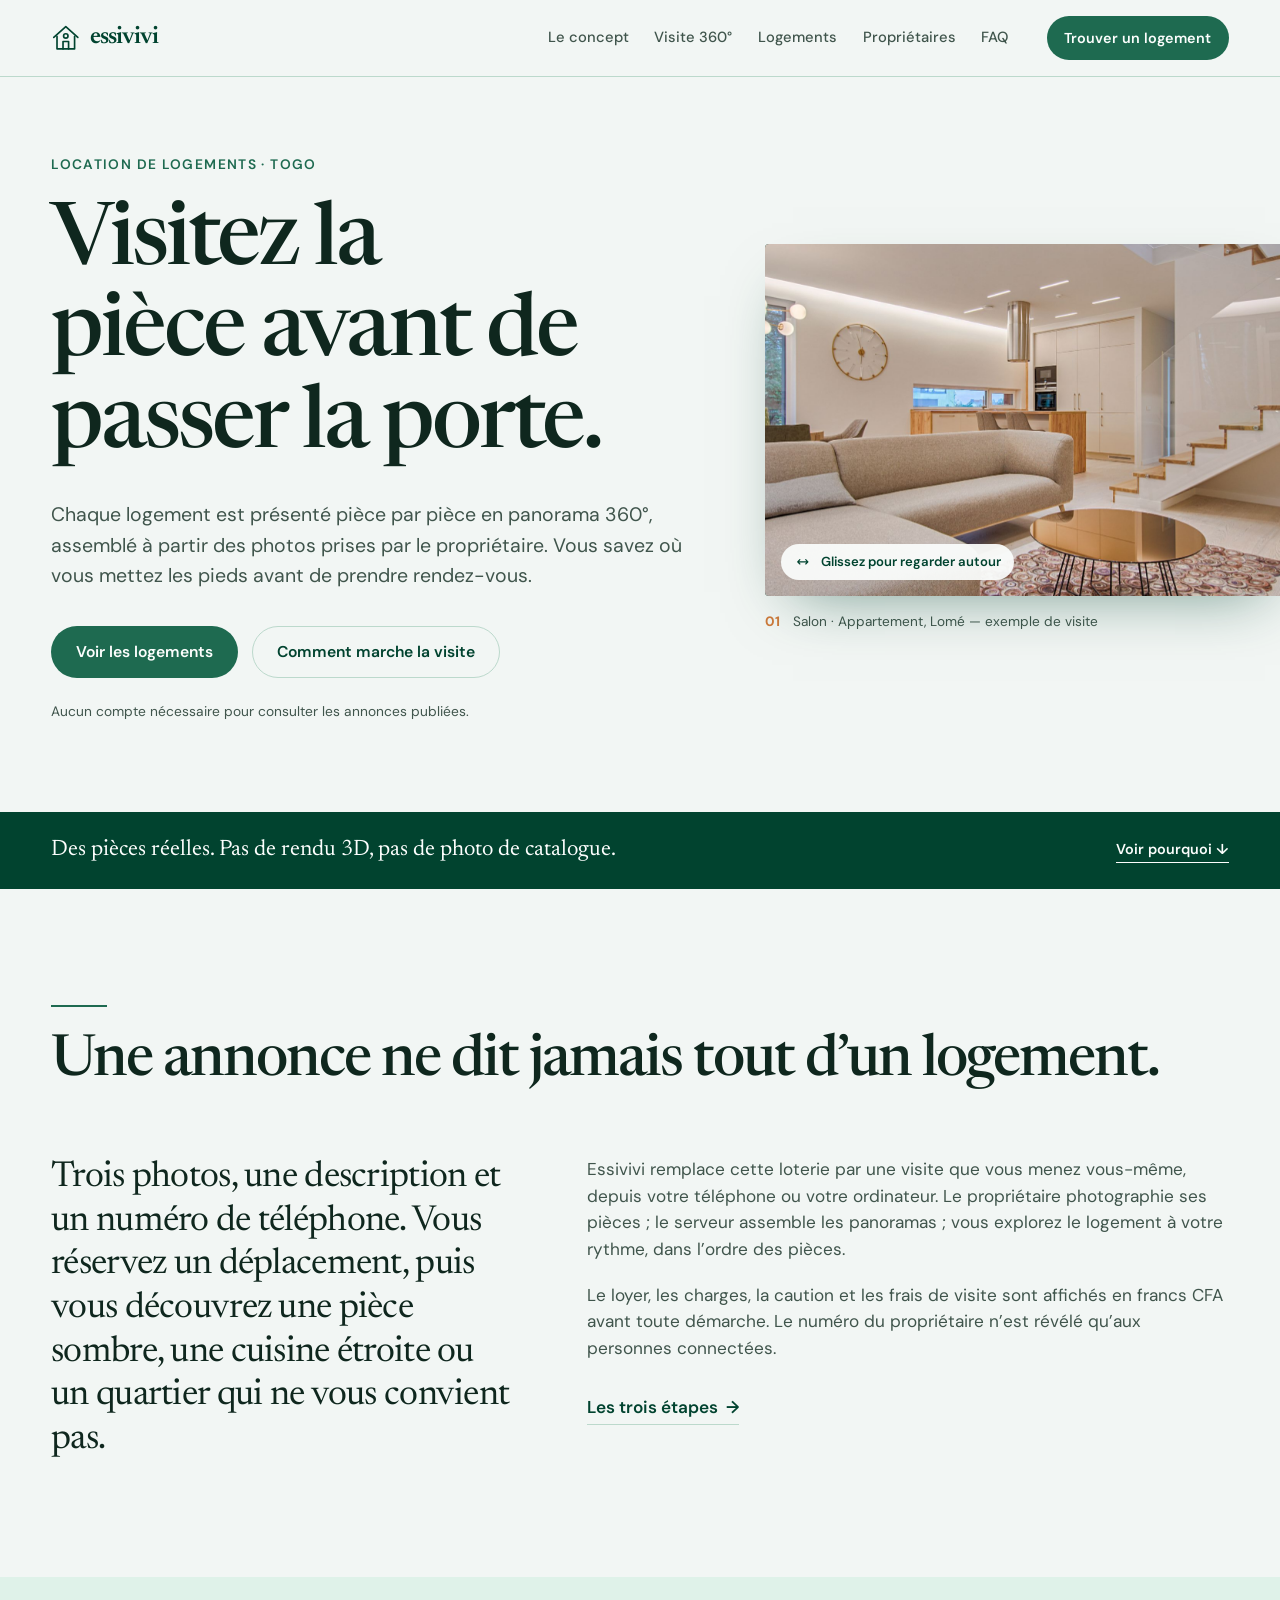
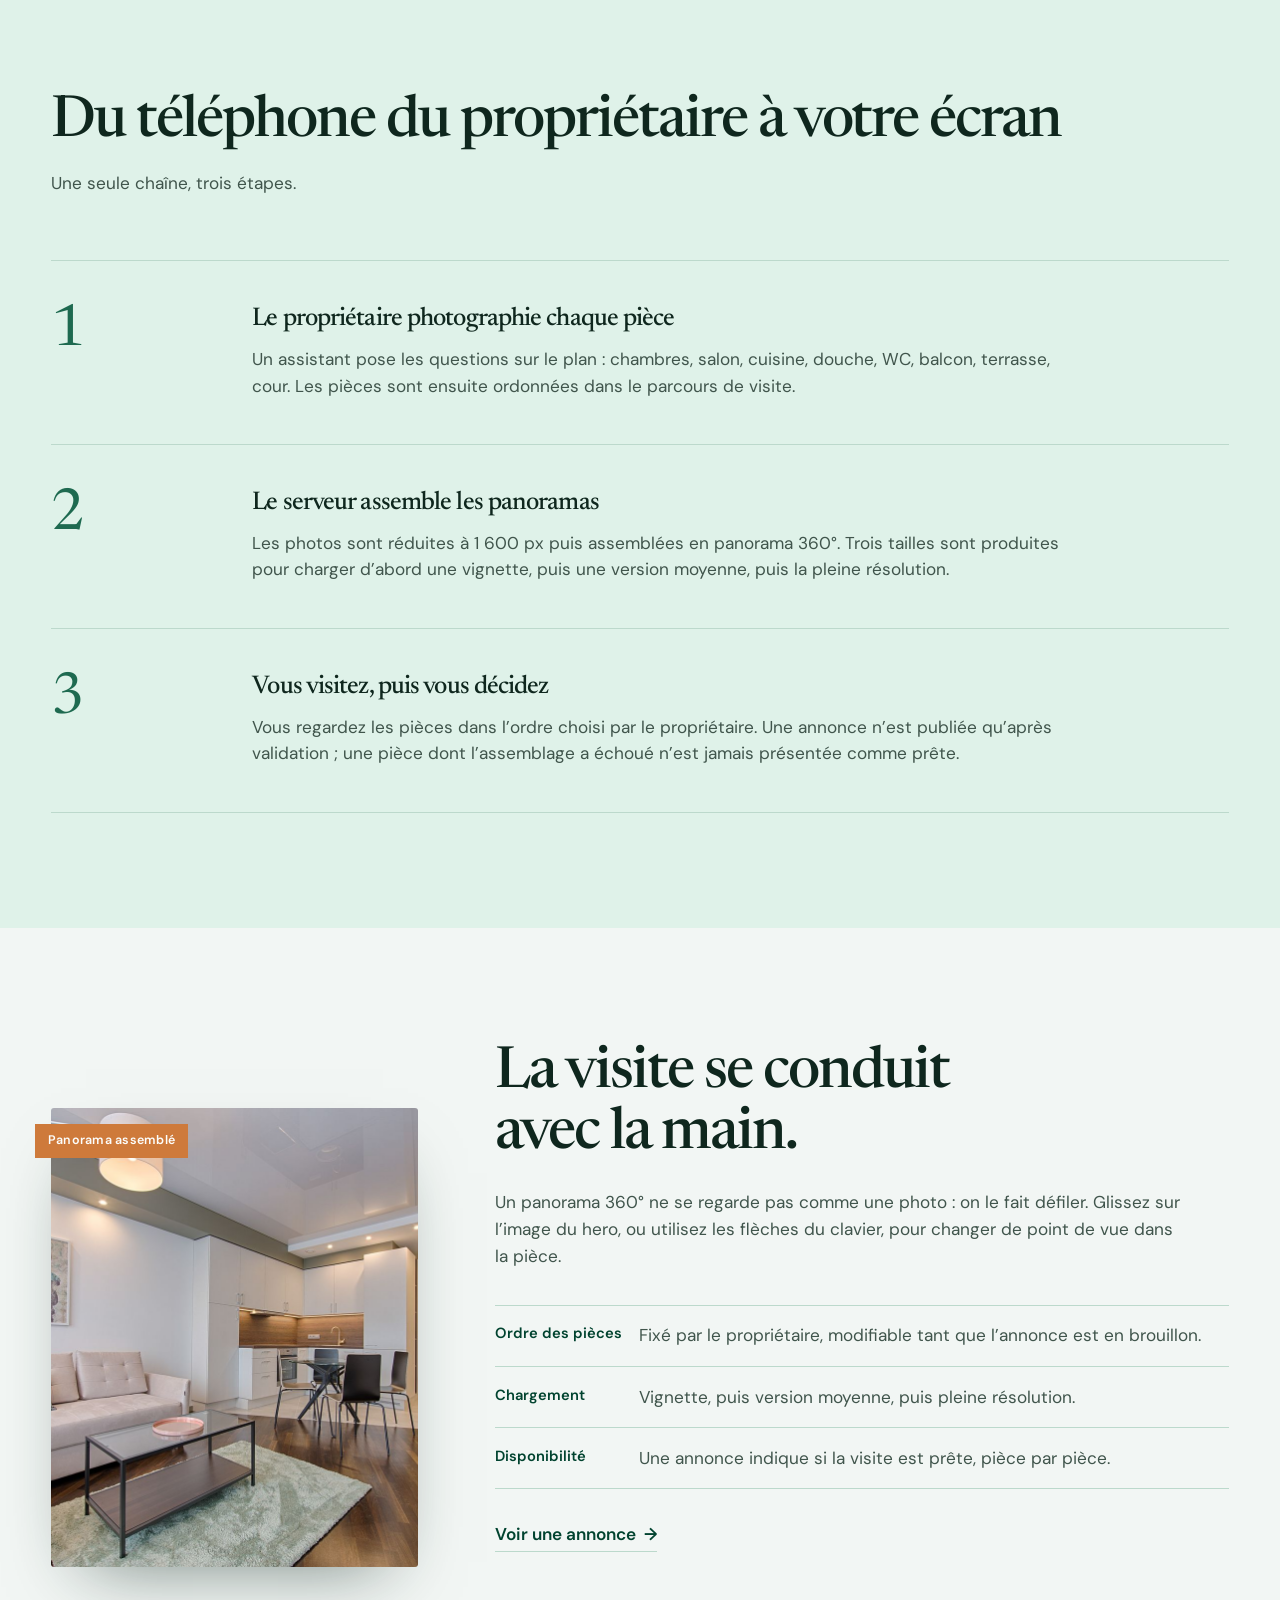
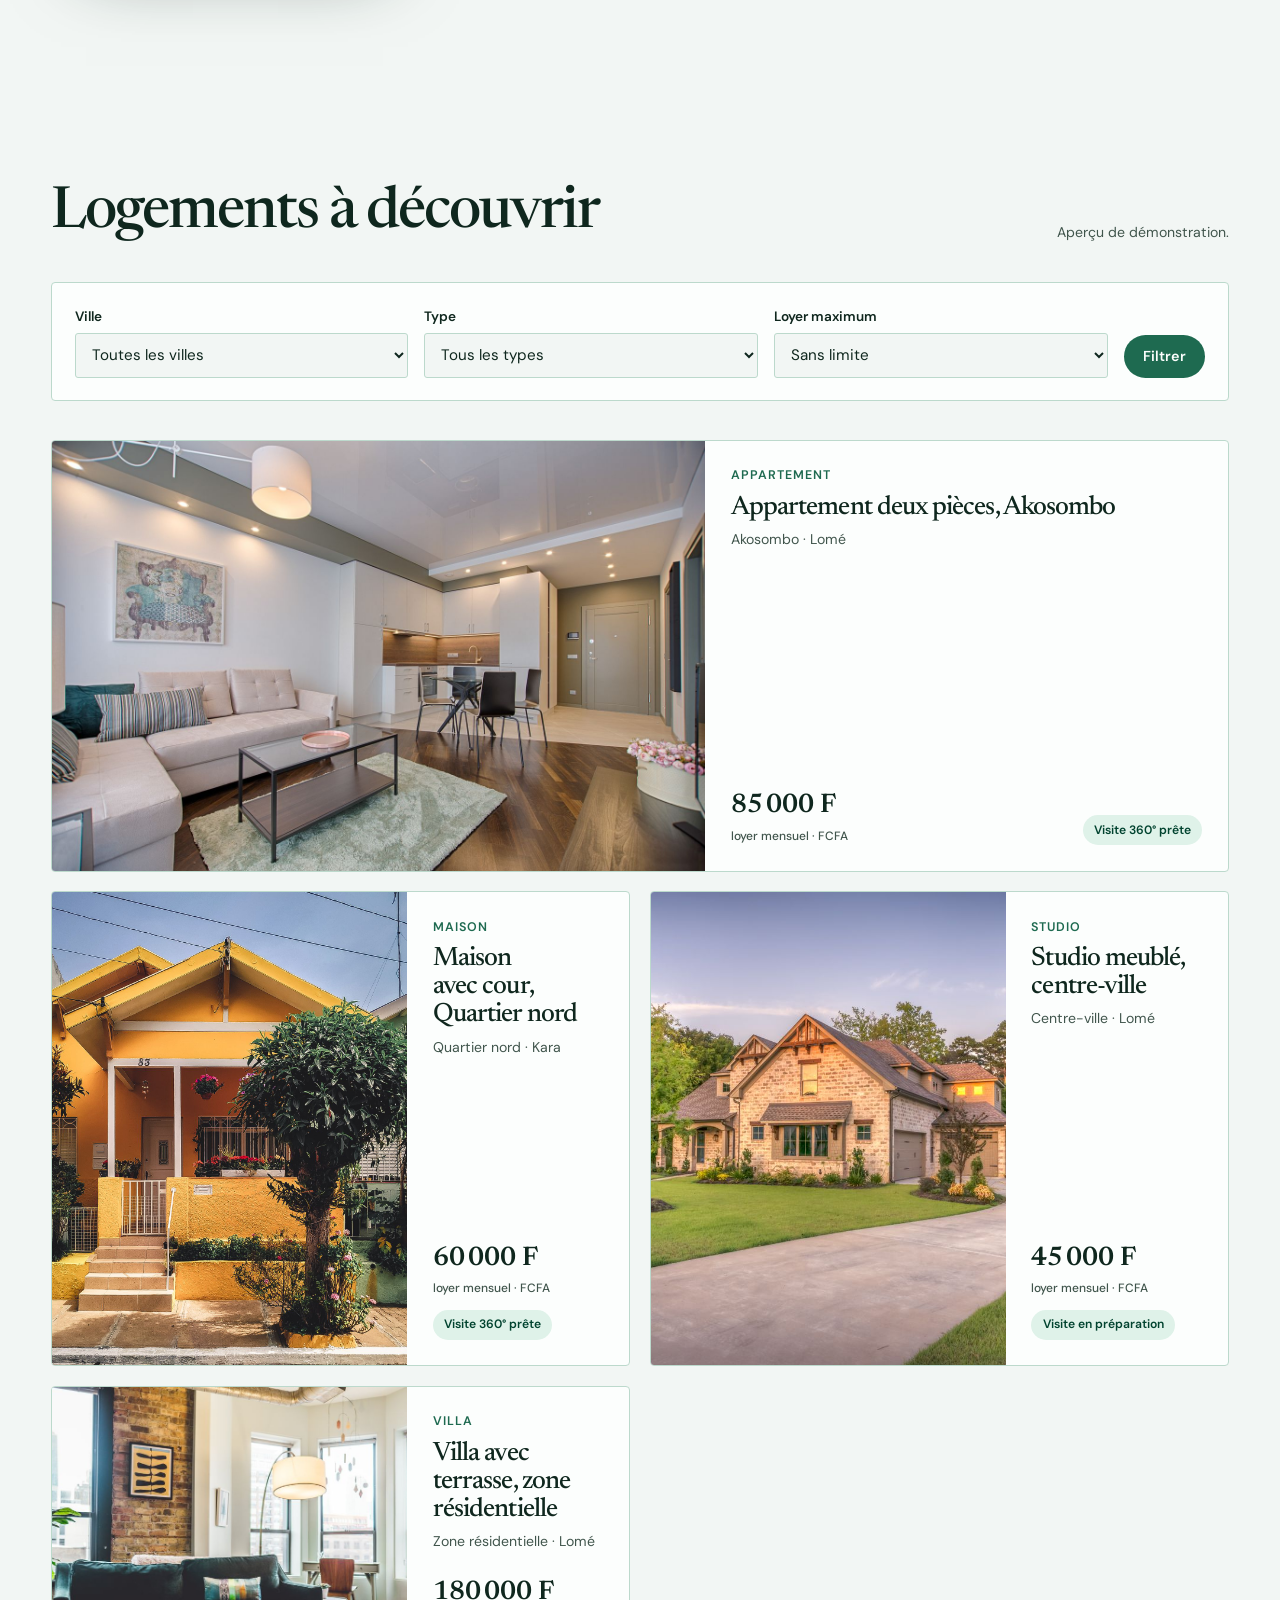
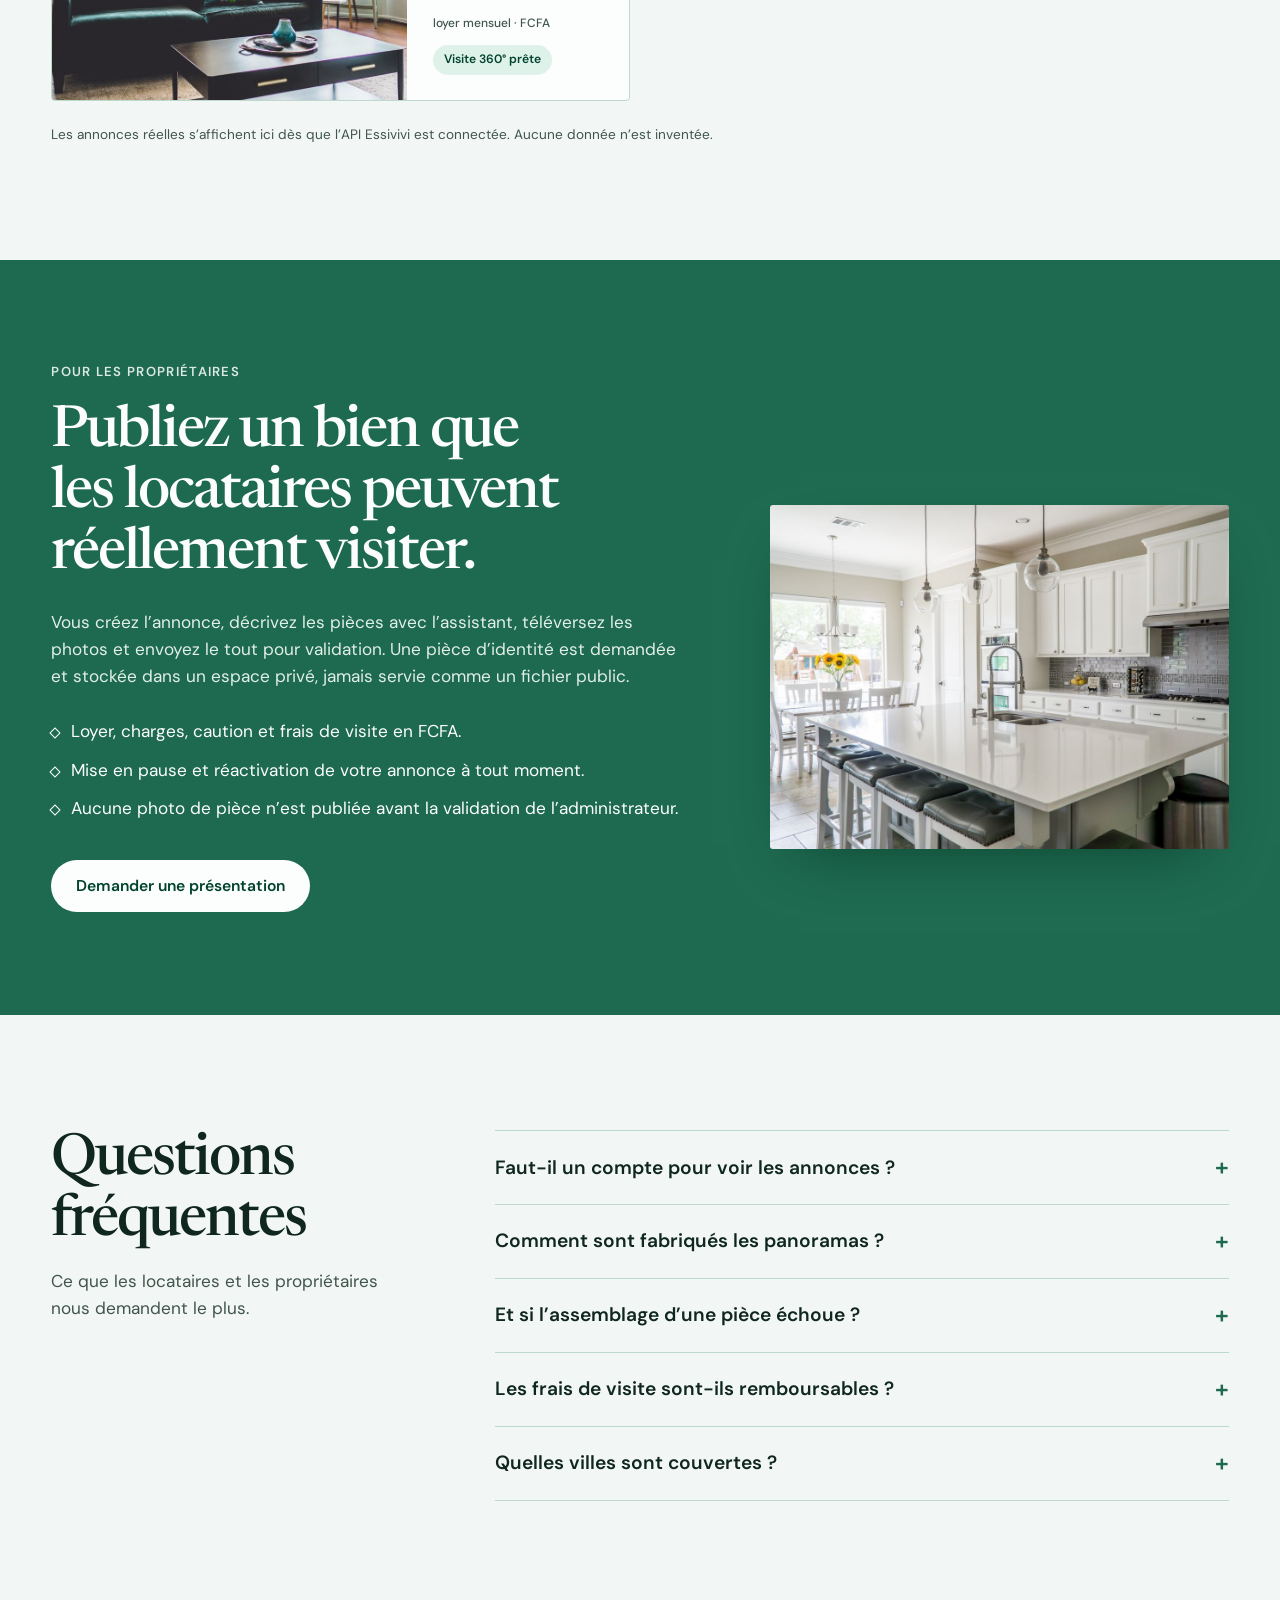
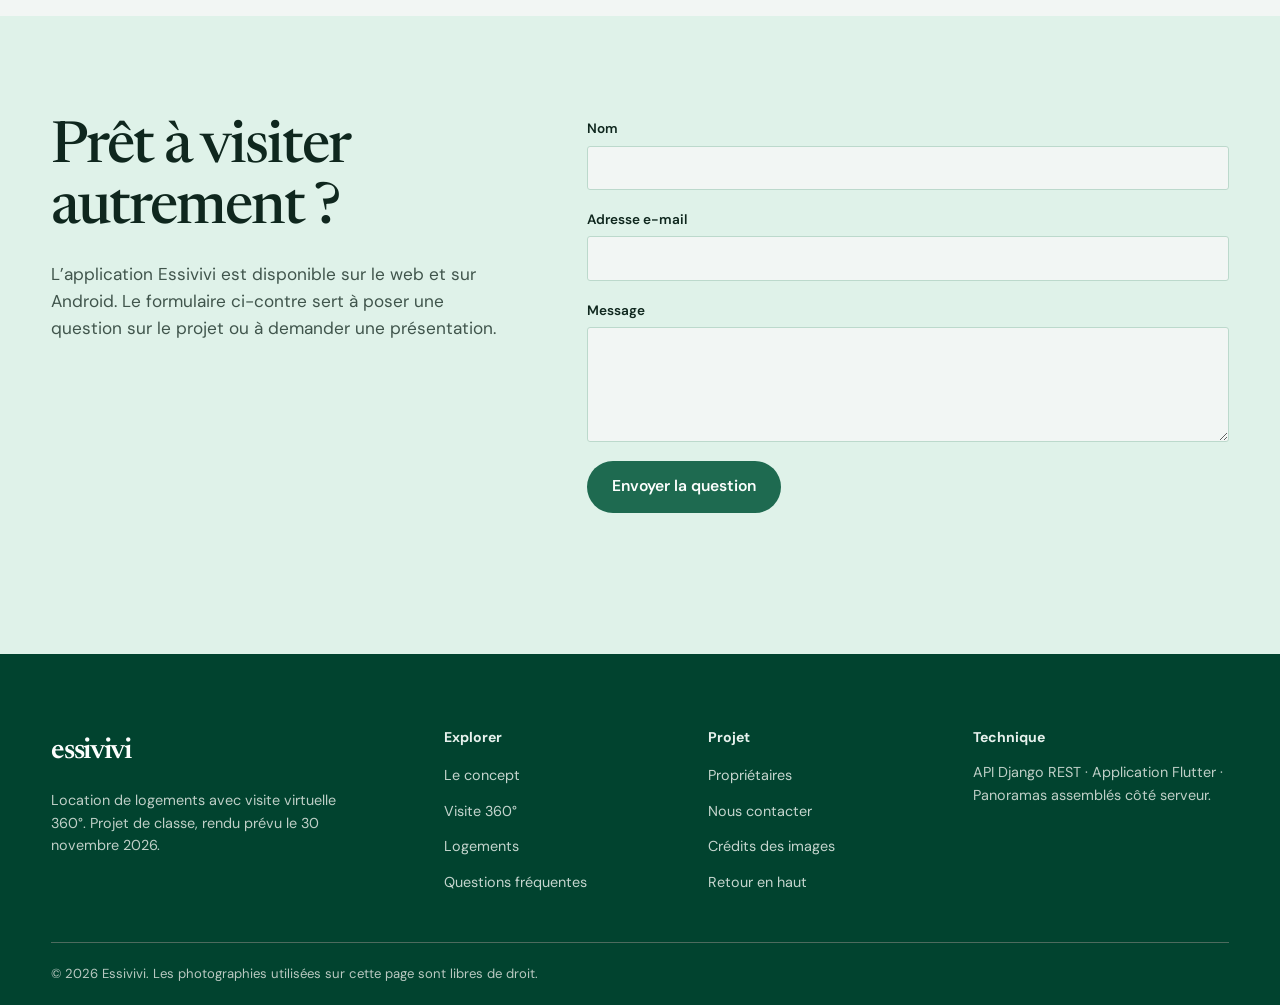
==== web/index.html @ b67937d9 "Site vitrine Essivivi : page statique et blueprint Render - page vitrine statique (sans build) qui c" ====
<!doctype html>
<html lang="fr">
<head>
  <meta charset="utf-8">
  <meta name="viewport" content="width=device-width, initial-scale=1">
  <meta name="theme-color" content="#1F6F5C">
  <meta name="description" content="Essivivi — visitez chaque pièce en 360° avant de passer la porte. Locations de logements au Togo, avec visite virtuelle construite à partir des photos du propriétaire.">
  <meta property="og:title" content="Essivivi — Visitez la pièce avant de passer la porte">
  <meta property="og:description" content="La location de logements avec visite virtuelle 360°, au Togo.">
  <meta property="og:type" content="website">
  <title>Essivivi — Visitez la pièce avant de passer la porte</title>
  <link rel="preconnect" href="https://fonts.googleapis.com">
  <link rel="preconnect" href="https://fonts.gstatic.com" crossorigin>
  <link href="https://fonts.googleapis.com/css2?family=DM+Sans:ital,opsz,wght@0,9..40,400;0,9..40,500;0,9..40,600;0,9..40,700;1,9..40,400&family=Newsreader:ital,opsz,wght@0,6..72,400;0,6..72,500;0,6..72,600;1,6..72,400&display=swap" rel="stylesheet">
  <link rel="stylesheet" href="styles.css">
  <script>document.documentElement.classList.add('js');</script>
  <script src="config.js"></script>
  <script src="app.js" defer></script>
</head>
<body>
  <a class="skip-link" href="#contenu">Aller au contenu</a>

  <header class="site-header" id="haut">
    <div class="shell header-inner">
      <a class="brand" href="#haut" aria-label="Essivivi, retour en haut de page">
        <span class="brand-mark" aria-hidden="true">
          <svg viewBox="0 0 32 32" fill="none" stroke="currentColor" stroke-width="1.8" stroke-linecap="round" stroke-linejoin="round">
            <path d="M3 15.5 16 4l13 11.5"/>
            <path d="M6.5 14.5V28h19V14.5"/>
            <path d="M13 28v-8h6v8"/>
            <circle cx="16" cy="14" r="2.4"/>
          </svg>
        </span>
        <span class="brand-word">essivivi</span>
      </a>

      <nav class="site-nav" id="navigation" aria-label="Navigation principale">
        <a href="#concept">Le concept</a>
        <a href="#visite">Visite 360°</a>
        <a href="#logements">Logements</a>
        <a href="#proprietaires">Propriétaires</a>
        <a href="#faq">FAQ</a>
      </nav>

      <a class="header-cta" href="#logements">Trouver un logement</a>

      <button class="menu-toggle" type="button" aria-expanded="false" aria-controls="navigation" aria-label="Ouvrir le menu">
        <span></span><span></span>
      </button>
    </div>
  </header>

  <main id="contenu">

    <!-- Signature : la fenêtre de visite manipulable -->
    <section class="hero" aria-labelledby="hero-titre">
      <div class="shell hero-grid">
        <div class="hero-copy">
          <p class="hero-lead">Location de logements · Togo</p>
          <h1 id="hero-titre">Visitez la pièce avant de passer la porte.</h1>
          <p class="hero-text">Chaque logement est présenté pièce par pièce en panorama 360°, assemblé à partir des photos prises par le propriétaire. Vous savez où vous mettez les pieds avant de prendre rendez-vous.</p>
          <div class="hero-actions">
            <a class="btn btn-solid" href="#logements">Voir les logements</a>
            <a class="btn btn-ghost" href="#visite">Comment marche la visite</a>
          </div>
          <p class="hero-note">Aucun compte nécessaire pour consulter les annonces publiées.</p>
        </div>

        <div class="hero-viewer">
          <div class="viewer-frame">
            <div class="viewer-window" id="hero-panorama" tabindex="0" role="img"
                 aria-label="Panorama 360° d’un salon. Utilisez les flèches gauche et droite pour regarder autour de vous.">
              <img src="assets/hero-living.jpg" alt="Salon lumineux avec canapé, table basse et fenêtres donnant sur l’extérieur" width="2400" height="1600" draggable="false" fetchpriority="high">
            </div>
            <div class="viewer-hint" aria-hidden="true">
              <svg viewBox="0 0 24 24" fill="none" stroke="currentColor" stroke-width="1.6" stroke-linecap="round"><path d="M5 12h14M5 12l3-3M5 12l3 3M19 12l-3-3M19 12l-3 3"/></svg>
              Glissez pour regarder autour
            </div>
          </div>
          <p class="viewer-caption"><span aria-hidden="true">01</span> Salon · Appartement, Lomé — exemple de visite</p>
        </div>
      </div>
      <div class="hero-band">
        <div class="shell hero-band-inner">
          <p>Des pièces réelles. Pas de rendu 3D, pas de photo de catalogue.</p>
          <a href="#concept">Voir pourquoi <span aria-hidden="true">↓</span></a>
        </div>
      </div>
    </section>

    <!-- Ouverture différente : hairline + titre, pas de kicker -->
    <section class="section concept" id="concept" aria-labelledby="concept-titre">
      <div class="shell">
        <div class="section-head">
          <span class="rule" aria-hidden="true"></span>
          <h2 id="concept-titre">Une annonce ne dit jamais tout d’un logement.</h2>
        </div>
        <div class="concept-body">
          <p class="concept-statement">Trois photos, une description et un numéro de téléphone. Vous réservez un déplacement, puis vous découvrez une pièce sombre, une cuisine étroite ou un quartier qui ne vous convient pas.</p>
          <div class="concept-detail">
            <p>Essivivi remplace cette loterie par une visite que vous menez vous-même, depuis votre téléphone ou votre ordinateur. Le propriétaire photographie ses pièces ; le serveur assemble les panoramas ; vous explorez le logement à votre rythme, dans l’ordre des pièces.</p>
            <p>Le loyer, les charges, la caution et les frais de visite sont affichés en francs CFA avant toute démarche. Le numéro du propriétaire n’est révélé qu’aux personnes connectées.</p>
            <a class="text-link" href="#fonctionnement">Les trois étapes <span aria-hidden="true">→</span></a>
          </div>
        </div>
      </div>
    </section>

    <!-- Séquence réelle : les numéros ont un sens -->
    <section class="section steps" id="fonctionnement" aria-labelledby="steps-titre">
      <div class="shell">
        <div class="steps-head">
          <h2 id="steps-titre">Du téléphone du propriétaire à votre écran</h2>
          <p>Une seule chaîne, trois étapes.</p>
        </div>
        <ol class="step-list">
          <li>
            <span class="step-no" aria-hidden="true">1</span>
            <div class="step-copy">
              <h3>Le propriétaire photographie chaque pièce</h3>
              <p>Un assistant pose les questions sur le plan : chambres, salon, cuisine, douche, WC, balcon, terrasse, cour. Les pièces sont ensuite ordonnées dans le parcours de visite.</p>
            </div>
          </li>
          <li>
            <span class="step-no" aria-hidden="true">2</span>
            <div class="step-copy">
              <h3>Le serveur assemble les panoramas</h3>
              <p>Les photos sont réduites à 1 600 px puis assemblées en panorama 360°. Trois tailles sont produites pour charger d’abord une vignette, puis une version moyenne, puis la pleine résolution.</p>
            </div>
          </li>
          <li>
            <span class="step-no" aria-hidden="true">3</span>
            <div class="step-copy">
              <h3>Vous visitez, puis vous décidez</h3>
              <p>Vous regardez les pièces dans l’ordre choisi par le propriétaire. Une annonce n’est publiée qu’après validation ; une pièce dont l’assemblage a échoué n’est jamais présentée comme prête.</p>
            </div>
          </li>
        </ol>
      </div>
    </section>

    <!-- Rupture pleine largeur, image qui mord sur la bande suivante -->
    <section class="section tour" id="visite" aria-labelledby="tour-titre">
      <div class="shell tour-grid">
        <div class="tour-photo reveal-image">
          <img src="assets/living-room.jpg" alt="Salon aux murs clairs et au mobilier simple, vu en grand format" width="1400" height="1000" loading="lazy">
          <span class="tour-photo-label" aria-hidden="true">Panorama assemblé</span>
        </div>
        <div class="tour-copy">
          <h2 id="tour-titre">La visite se conduit avec la main.</h2>
          <p>Un panorama 360° ne se regarde pas comme une photo : on le fait défiler. Glissez sur l’image du hero, ou utilisez les flèches du clavier, pour changer de point de vue dans la pièce.</p>
          <dl class="tour-facts">
            <div><dt>Ordre des pièces</dt><dd>Fixé par le propriétaire, modifiable tant que l’annonce est en brouillon.</dd></div>
            <div><dt>Chargement</dt><dd>Vignette, puis version moyenne, puis pleine résolution.</dd></div>
            <div><dt>Disponibilité</dt><dd>Une annonce indique si la visite est prête, pièce par pièce.</dd></div>
          </dl>
          <a class="text-link" href="#logements">Voir une annonce <span aria-hidden="true">→</span></a>
        </div>
      </div>
    </section>

    <!-- Liste éditoriale, pas une grille de cartes -->
    <section class="section listings" id="logements" aria-labelledby="listings-titre">
      <div class="shell">
        <div class="listings-head">
          <h2 id="listings-titre">Logements à découvrir</h2>
          <p id="listings-status" class="listings-status" role="status">Aperçu de démonstration.</p>
        </div>

        <form class="filters" id="filters" aria-label="Filtrer les logements">
          <div class="field">
            <label for="filter-city">Ville</label>
            <select id="filter-city" name="city">
              <option value="">Toutes les villes</option>
              <option value="Lomé">Lomé</option>
              <option value="Kara">Kara</option>
              <option value="Sokodé">Sokodé</option>
            </select>
          </div>
          <div class="field">
            <label for="filter-type">Type</label>
            <select id="filter-type" name="property_type">
              <option value="">Tous les types</option>
              <option value="studio">Studio</option>
              <option value="room">Chambre</option>
              <option value="apartment">Appartement</option>
              <option value="house">Maison</option>
              <option value="villa">Villa</option>
            </select>
          </div>
          <div class="field">
            <label for="filter-rent">Loyer maximum</label>
            <select id="filter-rent" name="max_rent">
              <option value="">Sans limite</option>
              <option value="50000">50 000 FCFA</option>
              <option value="100000">100 000 FCFA</option>
              <option value="200000">200 000 FCFA</option>
            </select>
          </div>
          <button class="btn btn-solid btn-small" type="submit">Filtrer</button>
        </form>

        <div class="listing-list" id="listing-list" aria-live="polite"></div>

        <p class="listings-foot" id="listings-foot">Les annonces réelles s’affichent ici dès que l’API Essivivi est connectée. Aucune donnée n’est inventée.</p>
      </div>
    </section>

    <!-- Bande d’accent : le vert de marque porte la surface -->
    <section class="owner" id="proprietaires" aria-labelledby="owner-titre">
      <div class="shell owner-grid">
        <div class="owner-copy">
          <p class="owner-kicker">Pour les propriétaires</p>
          <h2 id="owner-titre">Publiez un bien que les locataires peuvent réellement visiter.</h2>
          <p>Vous créez l’annonce, décrivez les pièces avec l’assistant, téléversez les photos et envoyez le tout pour validation. Une pièce d’identité est demandée et stockée dans un espace privé, jamais servie comme un fichier public.</p>
          <ul class="owner-points">
            <li>Loyer, charges, caution et frais de visite en FCFA.</li>
            <li>Mise en pause et réactivation de votre annonce à tout moment.</li>
            <li>Aucune photo de pièce n’est publiée avant la validation de l’administrateur.</li>
          </ul>
          <a class="btn btn-light" href="#contact">Demander une présentation</a>
        </div>
        <div class="owner-photo">
          <img src="assets/apartment.jpg" alt="Intérieur d’un appartement prêt à être photographié pour la visite virtuelle" width="1200" height="900" loading="lazy">
        </div>
      </div>
    </section>

    <!-- FAQ : éléments natifs, accessibles sans JS -->
    <section class="section faq" id="faq" aria-labelledby="faq-titre">
      <div class="shell faq-grid">
        <div class="faq-head">
          <h2 id="faq-titre">Questions fréquentes</h2>
          <p>Ce que les locataires et les propriétaires nous demandent le plus.</p>
        </div>
        <div class="faq-list">
          <details>
            <summary>Faut-il un compte pour voir les annonces ?</summary>
            <p>Non. Les annonces publiées et leur visite 360° sont accessibles à tous. Le compte sert à contacter le propriétaire, enregistrer des favoris et retrouver l’historique des logements consultés.</p>
          </details>
          <details>
            <summary>Comment sont fabriqués les panoramas ?</summary>
            <p>Le propriétaire photographie une pièce sous plusieurs angles. Le serveur assemble ces photos en un panorama 360°, puis produit trois tailles pour que l’image s’affiche vite, même avec une connexion lente.</p>
          </details>
          <details>
            <summary>Et si l’assemblage d’une pièce échoue ?</summary>
            <p>La pièce reste marquée « échec » et n’est pas présentée comme visitable. Le propriétaire peut reprendre ses photos et relancer l’assemblage.</p>
          </details>
          <details>
            <summary>Les frais de visite sont-ils remboursables ?</summary>
            <p>Les frais de réservation de visite sont indiqués sur chaque annonce, en francs CFA, avant toute réservation. Leur traitement est géré par l’application et le backend ; ce site vitrine ne prend aucun paiement.</p>
          </details>
          <details>
            <summary>Quelles villes sont couvertes ?</summary>
            <p>Les annonces sont filtrables par ville depuis le formulaire ci-dessus. La liste affichée reflète exactement les biens publiés dans l’API Essivivi.</p>
          </details>
        </div>
      </div>
    </section>

    <!-- Contact final -->
    <section class="contact" id="contact" aria-labelledby="contact-titre">
      <div class="shell contact-inner">
        <div>
          <h2 id="contact-titre">Prêt à visiter autrement ?</h2>
          <p>L’application Essivivi est disponible sur le web et sur Android. Le formulaire ci-contre sert à poser une question sur le projet ou à demander une présentation.</p>
        </div>
        <form class="contact-form" id="contact-form" novalidate>
          <div class="field">
            <label for="contact-name">Nom</label>
            <input id="contact-name" name="name" type="text" autocomplete="name" required>
            <p class="field-error" id="error-name" hidden>Indiquez votre nom.</p>
          </div>
          <div class="field">
            <label for="contact-email">Adresse e-mail</label>
            <input id="contact-email" name="email" type="email" autocomplete="email" required>
            <p class="field-error" id="error-email" hidden>Indiquez une adresse e-mail valide.</p>
          </div>
          <div class="field">
            <label for="contact-message">Message</label>
            <textarea id="contact-message" name="message" rows="4" required></textarea>
            <p class="field-error" id="error-message" hidden>Écrivez quelques mots.</p>
          </div>
          <button class="btn btn-solid" type="submit">Envoyer la question</button>
          <p class="form-note" id="form-note" role="status"></p>
        </form>
      </div>
    </section>
  </main>

  <footer class="site-footer">
    <div class="shell footer-grid">
      <div class="footer-brand">
        <span class="brand-word">essivivi</span>
        <p>Location de logements avec visite virtuelle 360°. Projet de classe, rendu prévu le 30 novembre 2026.</p>
      </div>
      <div>
        <h3>Explorer</h3>
        <ul>
          <li><a href="#concept">Le concept</a></li>
          <li><a href="#visite">Visite 360°</a></li>
          <li><a href="#logements">Logements</a></li>
          <li><a href="#faq">Questions fréquentes</a></li>
        </ul>
      </div>
      <div>
        <h3>Projet</h3>
        <ul>
          <li><a href="#proprietaires">Propriétaires</a></li>
          <li><a href="#contact">Nous contacter</a></li>
          <li><a href="assets/ATTRIBUTION.md">Crédits des images</a></li>
          <li><a href="#haut">Retour en haut</a></li>
        </ul>
      </div>
      <div>
        <h3>Technique</h3>
        <p>API Django REST · Application Flutter · Panoramas assemblés côté serveur.</p>
      </div>
    </div>
    <div class="shell footer-bottom">
      <p>© 2026 Essivivi. Les photographies utilisées sur cette page sont libres de droit.</p>
    </div>
  </footer>
</body>
</html>
---- web/styles.css ----
/* Essivivi — site vitrine. Tokens et règles décrits dans design/COMMIT-SHEET.md. */

:root {
  color-scheme: light;

  /* Couleurs — ancre : #1F6F5C, relevée dans app/lib/main.dart */
  --brand: oklch(0.47 0.085 166);
  --brand-deep: oklch(0.34 0.07 166);
  --brand-tint: oklch(0.945 0.024 166);
  --brand-line: oklch(0.86 0.035 166);
  --paper: oklch(0.97 0.006 166);
  --surface: oklch(0.995 0.003 166);
  --ink: oklch(0.25 0.035 166);
  --ink-soft: oklch(0.43 0.03 166);
  --clay: oklch(0.66 0.13 55);

  /* Type */
  --display: "Newsreader", Georgia, serif;
  --text: "DM Sans", "Segoe UI", sans-serif;

  /* Motion — ease-out à l’entrée comme à la sortie */
  --ease-out-quart: cubic-bezier(0.23, 1, 0.32, 1);

  /* Rythme */
  --shell: 1200px;
  --gutter: clamp(1.25rem, 4vw, 3.5rem);
  --rule: 1px solid var(--brand-line);
}

*, *::before, *::after { box-sizing: border-box; }

html { scroll-behavior: smooth; scroll-padding-top: 6rem; }

body {
  margin: 0;
  background: var(--paper);
  color: var(--ink);
  font-family: var(--text);
  font-size: clamp(1rem, 0.96rem + 0.2vw, 1.075rem);
  line-height: 1.55;
  -webkit-font-smoothing: antialiased;
}

h1, h2, h3 {
  font-family: var(--display);
  font-weight: 500;
  letter-spacing: -0.035em;
  line-height: 1.06;
  text-wrap: balance;
  margin: 0;
}

h1 { font-size: clamp(2.9rem, 1.9rem + 4.4vw, 5.5rem); }
h2 { font-size: clamp(2.05rem, 1.45rem + 2.7vw, 3.7rem); }
h3 { font-size: clamp(1.25rem, 1.1rem + 0.7vw, 1.6rem); }

p { margin: 0; text-wrap: pretty; }
a { color: inherit; }
img { display: block; max-width: 100%; height: auto; }

::selection { background: var(--brand); color: var(--surface); }

:focus-visible {
  outline: 3px solid var(--clay);
  outline-offset: 3px;
  border-radius: 2px;
}

.skip-link {
  position: absolute;
  top: -100px;
  left: 1rem;
  z-index: 100;
  background: var(--brand-deep);
  color: #fff;
  padding: 0.75rem 1.1rem;
  text-decoration: none;
  transition: top 160ms var(--ease-out-quart);
}
.skip-link:focus { top: 1rem; }

.shell { width: min(100% - 2 * var(--gutter), var(--shell)); margin-inline: auto; }

/* ---------- En-tête ---------- */

.site-header {
  position: sticky;
  top: 0;
  z-index: 50;
  background: var(--paper);
  border-bottom: var(--rule);
}

.header-inner {
  display: flex;
  align-items: center;
  gap: clamp(1rem, 3vw, 2.5rem);
  min-height: 4.75rem;
}

.brand {
  display: inline-flex;
  align-items: center;
  gap: 0.6rem;
  text-decoration: none;
  color: var(--brand-deep);
  flex: none;
}

.brand-mark { width: 1.85rem; height: 1.85rem; display: block; }
.brand-mark svg { width: 100%; height: 100%; }

.brand-word {
  font-family: var(--display);
  font-size: 1.5rem;
  font-weight: 600;
  letter-spacing: -0.045em;
}

.site-nav { display: flex; align-items: center; gap: clamp(0.9rem, 2vw, 1.9rem); margin-left: auto; }
.site-nav a {
  font-size: 0.92rem;
  font-weight: 500;
  text-decoration: none;
  color: var(--ink-soft);
  padding-block: 0.4rem;
  border-bottom: 1px solid transparent;
  transition: color 140ms ease, border-color 140ms ease;
}
.site-nav a:hover { color: var(--brand-deep); border-color: var(--brand); }

.header-cta {
  flex: none;
  font-size: 0.9rem;
  font-weight: 600;
  color: var(--surface);
  background: var(--brand);
  padding: 0.7rem 1.1rem;
  border-radius: 999px;
  text-decoration: none;
  transition: background 140ms ease, transform 140ms var(--ease-out-quart);
}
.header-cta:hover { background: var(--brand-deep); }
.header-cta:active { transform: scale(0.97); }

.menu-toggle {
  display: none;
  width: 2.75rem;
  height: 2.75rem;
  margin-left: auto;
  border: var(--rule);
  border-radius: 50%;
  background: transparent;
  color: var(--brand-deep);
  cursor: pointer;
  padding: 0.8rem;
}
.menu-toggle span {
  display: block;
  height: 1.5px;
  background: currentColor;
  transition: transform 180ms var(--ease-out-quart);
}
.menu-toggle span + span { margin-top: 5px; }
.menu-toggle[aria-expanded="true"] span:first-child { transform: translateY(3.25px) rotate(45deg); }
.menu-toggle[aria-expanded="true"] span:last-child { transform: translateY(-3.25px) rotate(-45deg); }

/* ---------- Boutons et liens ---------- */

.btn {
  display: inline-flex;
  align-items: center;
  justify-content: center;
  gap: 0.5rem;
  min-height: 3.1rem;
  padding: 0.8rem 1.5rem;
  border: 1px solid transparent;
  border-radius: 999px;
  font: inherit;
  font-weight: 600;
  font-size: 0.98rem;
  text-decoration: none;
  cursor: pointer;
  transition: background 140ms ease, color 140ms ease, border-color 140ms ease,
              transform 140ms var(--ease-out-quart);
}
.btn:active { transform: scale(0.97); }
.btn-small { min-height: 2.7rem; padding: 0.55rem 1.15rem; font-size: 0.9rem; }
.btn-solid { background: var(--brand); color: var(--surface); }
.btn-solid:hover { background: var(--brand-deep); }
.btn-ghost { border-color: var(--brand-line); color: var(--brand-deep); background: transparent; }
.btn-ghost:hover { border-color: var(--brand); background: var(--brand-tint); }
.btn-light { background: var(--surface); color: var(--brand-deep); }
.btn-light:hover { background: var(--brand-tint); }

.text-link {
  display: inline-flex;
  align-items: center;
  gap: 0.5rem;
  font-weight: 600;
  color: var(--brand-deep);
  text-decoration: none;
  border-bottom: 1px solid var(--brand-line);
  padding-bottom: 0.2rem;
  transition: border-color 140ms ease, gap 180ms var(--ease-out-quart);
}
.text-link:hover { border-color: var(--brand); gap: 0.8rem; }

/* ---------- Hero ---------- */

.hero { padding-top: clamp(3rem, 6vw, 6rem); }

.hero-grid {
  display: grid;
  grid-template-columns: minmax(0, 7fr) minmax(0, 5fr);
  gap: clamp(2rem, 5vw, 5rem);
  align-items: center;
  padding-bottom: clamp(3.5rem, 7vw, 6.5rem);
}

.hero-lead {
  font-size: 0.86rem;
  font-weight: 600;
  letter-spacing: 0.1em;
  text-transform: uppercase;
  color: var(--brand);
  margin-bottom: 1.4rem;
}

.hero-copy h1 { max-width: 14ch; }

.hero-text {
  margin-top: 1.7rem;
  max-width: 58ch;
  color: var(--ink-soft);
  font-size: clamp(1.05rem, 1rem + 0.35vw, 1.22rem);
}

.hero-actions { display: flex; flex-wrap: wrap; gap: 0.85rem; margin-top: 2.2rem; }
.hero-note { margin-top: 1.4rem; font-size: 0.86rem; color: var(--ink-soft); }

/* La fenêtre déborde de sa colonne : grid break de la commit-sheet */
.hero-viewer { min-width: 0; margin-right: clamp(-4rem, -6vw, -2rem); position: relative; z-index: 2; }

.viewer-frame {
  position: relative;
  border-radius: 4px;
  overflow: hidden;
  background: var(--brand-deep);
  box-shadow: 0 24px 60px -28px oklch(0.34 0.07 166 / 0.55);
}

.viewer-window {
  position: relative;
  overflow: hidden;
  /* Confinement explicite : l'image intérieure est plus large que la fenêtre. */
  clip-path: inset(0);
  aspect-ratio: 3 / 2;
  cursor: grab;
  touch-action: pan-y;
  outline-offset: -4px;
}
.viewer-window.is-dragging { cursor: grabbing; }
.viewer-window img {
  position: absolute;
  inset: 0 auto 0 0;
  height: 100%;
  /* 1,75× la largeur de la fenêtre : la course laisse assez de champ à la main.
     object-fit: cover évite toute déformation de la photographie. */
  width: 175%;
  max-width: none;
  object-fit: cover;
  object-position: center;
  user-select: none;
  pointer-events: none;
  will-change: transform;
}

.viewer-hint {
  position: absolute;
  left: 1rem;
  bottom: 1rem;
  display: inline-flex;
  align-items: center;
  gap: 0.55rem;
  padding: 0.5rem 0.85rem;
  border-radius: 999px;
  background: oklch(0.99 0.003 166 / 0.94);
  color: var(--brand-deep);
  font-size: 0.82rem;
  font-weight: 600;
  pointer-events: none;
}
.viewer-hint svg { width: 1.1rem; height: 1.1rem; }

.viewer-caption {
  margin-top: 0.9rem;
  font-size: 0.85rem;
  color: var(--ink-soft);
}
.viewer-caption span { font-weight: 700; color: var(--clay); margin-right: 0.6rem; font-variant-numeric: tabular-nums; }

.hero-band { background: var(--brand-deep); color: var(--surface); }
.hero-band-inner {
  display: flex;
  flex-wrap: wrap;
  align-items: center;
  justify-content: space-between;
  gap: 1rem;
  padding-block: 1.35rem;
}
.hero-band p { font-family: var(--display); font-size: clamp(1.1rem, 1rem + 0.5vw, 1.45rem); }
.hero-band a { font-size: 0.9rem; font-weight: 600; text-decoration: none; border-bottom: 1px solid currentColor; padding-bottom: 2px; }

/* ---------- Sections génériques ---------- */

.section { padding-block: clamp(4.5rem, 9vw, 9rem); }

.section-head .rule {
  display: block;
  width: 3.5rem;
  height: 2px;
  background: var(--brand);
  margin-bottom: 1.5rem;
}

/* ---------- Concept ---------- */

.concept-body {
  display: grid;
  grid-template-columns: minmax(0, 5fr) minmax(0, 7fr);
  gap: clamp(2rem, 6vw, 6rem);
  margin-top: clamp(2.5rem, 5vw, 4rem);
  align-items: start;
}
.concept-statement {
  font-family: var(--display);
  font-size: clamp(1.5rem, 1.2rem + 1.3vw, 2.25rem);
  line-height: 1.22;
  letter-spacing: -0.02em;
  text-wrap: balance;
}
.concept-detail p { color: var(--ink-soft); max-width: 68ch; }
.concept-detail p + p { margin-top: 1.2rem; }
.concept-detail .text-link { margin-top: 2rem; }

/* ---------- Étapes ---------- */

.steps { background: var(--brand-tint); }
.steps-head { display: flex; flex-wrap: wrap; align-items: end; justify-content: space-between; gap: 1rem; }
.steps-head p { color: var(--ink-soft); }
.step-list { list-style: none; margin: clamp(2.5rem, 5vw, 4rem) 0 0; padding: 0; border-top: var(--rule); }
.step-list li {
  display: grid;
  grid-template-columns: minmax(4rem, 0.5fr) minmax(0, 3fr);
  gap: clamp(1rem, 3vw, 3rem);
  padding-block: clamp(1.8rem, 3.5vw, 2.8rem);
  border-bottom: var(--rule);
}
.step-no {
  font-family: var(--display);
  font-size: clamp(2.5rem, 2rem + 2vw, 4rem);
  line-height: 0.9;
  color: var(--brand);
  font-variant-numeric: tabular-nums;
}
.step-copy h3 { max-width: 30ch; }
.step-copy p { margin-top: 0.8rem; color: var(--ink-soft); max-width: 68ch; }

/* ---------- Visite ---------- */

.tour { overflow: hidden; }
.tour-grid {
  display: grid;
  grid-template-columns: minmax(0, 4fr) minmax(0, 8fr);
  gap: clamp(2rem, 6vw, 5.5rem);
  align-items: center;
}
.tour-photo { position: relative; margin-bottom: clamp(-5rem, -7vw, -2rem); }
.tour-photo img {
  width: 100%;
  aspect-ratio: 4 / 5;
  object-fit: cover;
  border-radius: 3px;
  box-shadow: 0 30px 70px -35px oklch(0.25 0.035 166 / 0.6);
}
.tour-photo-label {
  position: absolute;
  top: 1rem;
  left: -1rem;
  background: var(--clay);
  color: var(--surface);
  font-size: 0.78rem;
  font-weight: 600;
  padding: 0.45rem 0.8rem;
  letter-spacing: 0.02em;
}
.tour-copy h2 { max-width: 16ch; }
.tour-copy > p { margin-top: 1.5rem; color: var(--ink-soft); max-width: 60ch; }
.tour-facts { margin: 2.2rem 0 0; border-top: var(--rule); }
.tour-facts div { display: grid; grid-template-columns: minmax(8rem, 0.6fr) minmax(0, 3fr); gap: 1rem; padding-block: 1.05rem; border-bottom: var(--rule); }
.tour-facts dt { font-weight: 600; font-size: 0.92rem; color: var(--brand-deep); }
.tour-facts dd { margin: 0; color: var(--ink-soft); }
.tour-copy .text-link { margin-top: 2rem; }

/* ---------- Logements ---------- */

.listings-head { display: flex; flex-wrap: wrap; align-items: end; justify-content: space-between; gap: 1rem; }
.listings-status { font-size: 0.88rem; color: var(--ink-soft); }
.filters {
  display: grid;
  grid-template-columns: repeat(3, minmax(0, 1fr)) auto;
  gap: 1rem;
  align-items: end;
  margin: 2.4rem 0;
  padding: 1.4rem;
  background: var(--surface);
  border: var(--rule);
  border-radius: 4px;
}
.field { display: flex; flex-direction: column; gap: 0.4rem; min-width: 0; }
.field label { font-size: 0.85rem; font-weight: 600; color: var(--ink); }
.field select, .field input, .field textarea {
  width: 100%;
  min-height: 2.8rem;
  padding: 0.6rem 0.75rem;
  font: inherit;
  font-size: 0.95rem;
  color: var(--ink);
  background: var(--paper);
  border: 1px solid var(--brand-line);
  border-radius: 3px;
  transition: border-color 140ms ease, background 140ms ease;
}
.field textarea { resize: vertical; }
.field select:hover, .field input:hover, .field textarea:hover { border-color: var(--brand); }
.field input[aria-invalid="true"], .field textarea[aria-invalid="true"] { border-color: var(--clay); background: oklch(0.96 0.02 55); }
.field-error { color: oklch(0.48 0.14 40); font-size: 0.82rem; font-weight: 600; }

.listing-list { display: grid; grid-template-columns: repeat(2, minmax(0, 1fr)); gap: 1.2rem; }
.listing-item {
  display: grid;
  grid-template-columns: minmax(0, 1.6fr) minmax(0, 1fr);
  background: var(--surface);
  border: var(--rule);
  border-radius: 4px;
  overflow: hidden;
  min-height: 15rem;
}
.listing-item:first-child { grid-column: 1 / -1; grid-template-columns: minmax(0, 1.25fr) minmax(0, 1fr); min-height: 20rem; }
.listing-photo { position: relative; overflow: hidden; background: var(--brand-tint); }
.listing-photo img { width: 100%; height: 100%; object-fit: cover; transition: transform 500ms var(--ease-out-quart); }
@media (hover: hover) and (pointer: fine) {
  .listing-item:hover .listing-photo img { transform: scale(1.035); }
}
.listing-body { display: flex; flex-direction: column; padding: clamp(1.1rem, 2vw, 1.8rem); }
.listing-type { font-size: 0.78rem; font-weight: 600; letter-spacing: 0.08em; text-transform: uppercase; color: var(--brand); }
.listing-body h3 { margin-top: 0.5rem; font-size: clamp(1.3rem, 1.1rem + 0.7vw, 1.85rem); }
.listing-place { margin-top: 0.45rem; font-size: 0.88rem; color: var(--ink-soft); }
.listing-meta { margin-top: auto; padding-top: 1.2rem; display: flex; align-items: end; justify-content: space-between; gap: 0.75rem; flex-wrap: wrap; }
.listing-rent { font-family: var(--display); font-size: clamp(1.35rem, 1.2rem + 0.6vw, 1.9rem); font-weight: 600; font-variant-numeric: tabular-nums; }
.listing-rent small { display: block; font-family: var(--text); font-size: 0.75rem; font-weight: 500; color: var(--ink-soft); }
.listing-badge { font-size: 0.76rem; font-weight: 600; color: var(--brand-deep); background: var(--brand-tint); border-radius: 999px; padding: 0.35rem 0.7rem; }
.listing-empty { grid-column: 1 / -1; padding: 3rem 1.5rem; text-align: center; border: 1px dashed var(--brand-line); border-radius: 4px; color: var(--ink-soft); }
.listings-foot { margin-top: 1.4rem; font-size: 0.85rem; color: var(--ink-soft); }

/* ---------- Propriétaires ---------- */

.owner { background: var(--brand); color: var(--surface); overflow: hidden; }
.owner-grid {
  display: grid;
  grid-template-columns: minmax(0, 7fr) minmax(0, 5fr);
  gap: clamp(2rem, 6vw, 5rem);
  align-items: center;
  padding-block: clamp(4rem, 8vw, 7.5rem);
}
.owner-kicker { font-size: 0.82rem; font-weight: 600; letter-spacing: 0.1em; text-transform: uppercase; opacity: 0.85; margin-bottom: 1.2rem; }
.owner-copy h2 { max-width: 20ch; }
.owner-copy > p:not(.owner-kicker) { margin-top: 1.5rem; max-width: 62ch; color: oklch(0.94 0.018 166); }
.owner-points { list-style: none; margin: 1.8rem 0 2.4rem; padding: 0; display: grid; gap: 0.75rem; }
.owner-points li { display: flex; gap: 0.75rem; align-items: baseline; }
.owner-points li::before { content: ""; flex: none; width: 0.5rem; height: 0.5rem; border: 1px solid currentColor; transform: rotate(45deg); }
.owner-photo { margin-bottom: clamp(-5rem, -7vw, -2rem); }
.owner-photo img { width: 100%; aspect-ratio: 4 / 3; object-fit: cover; border-radius: 3px; box-shadow: 0 25px 60px -30px oklch(0.25 0.06 166 / 0.7); }

/* ---------- FAQ ---------- */

.faq-grid { display: grid; grid-template-columns: minmax(0, 4fr) minmax(0, 8fr); gap: clamp(2rem, 6vw, 5rem); }
.faq-head p { margin-top: 1rem; color: var(--ink-soft); }
.faq-list { border-top: var(--rule); }
.faq-list details { border-bottom: var(--rule); }
.faq-list summary {
  padding-block: 1.35rem;
  font-weight: 600;
  font-size: clamp(1.05rem, 1rem + 0.3vw, 1.2rem);
  cursor: pointer;
  list-style: none;
  display: flex;
  justify-content: space-between;
  gap: 1rem;
  align-items: center;
}
.faq-list summary::-webkit-details-marker { display: none; }
.faq-list summary::after { content: "+"; font-family: var(--text); font-size: 1.5rem; color: var(--brand); line-height: 1; }
.faq-list details[open] summary::after { content: "−"; }
.faq-list details p { padding-bottom: 1.35rem; color: var(--ink-soft); max-width: 68ch; }

/* ---------- Contact ---------- */

.contact { background: var(--brand-tint); padding-block: clamp(4rem, 8vw, 7rem); }
.contact-inner { display: grid; grid-template-columns: minmax(0, 5fr) minmax(0, 7fr); gap: clamp(2rem, 6vw, 5rem); }
.contact-inner > div > p { margin-top: 1.3rem; color: var(--ink-soft); max-width: 52ch; }
.contact-form { display: grid; gap: 1.15rem; }
.contact-form .btn { justify-self: start; }
.form-note { font-size: 0.9rem; font-weight: 600; color: var(--brand-deep); min-height: 1.4em; }

/* ---------- Pied de page ---------- */

.site-footer { background: var(--brand-deep); color: oklch(0.95 0.012 166); padding-top: clamp(3rem, 6vw, 5rem); }
.footer-grid { display: grid; grid-template-columns: 1.6fr 1fr 1fr 1.2fr; gap: clamp(1.5rem, 4vw, 3.5rem); padding-bottom: 3rem; }
.footer-brand .brand-word { color: var(--surface); font-size: 1.8rem; }
.footer-brand p { margin-top: 0.9rem; font-size: 0.9rem; color: oklch(0.84 0.02 166); max-width: 34ch; }
.site-footer h3 { font-family: var(--text); font-size: 0.88rem; font-weight: 700; letter-spacing: 0; margin: 0 0 1rem; }
.site-footer ul { list-style: none; margin: 0; padding: 0; display: grid; gap: 0.55rem; }
.site-footer ul a { font-size: 0.9rem; text-decoration: none; color: oklch(0.86 0.02 166); border-bottom: 1px solid transparent; }
.site-footer ul a:hover { color: var(--surface); border-color: currentColor; }
.footer-grid > div > p:not(.footer-brand p) { font-size: 0.9rem; color: oklch(0.84 0.02 166); }
.footer-bottom { border-top: 1px solid oklch(0.5 0.04 166); padding-block: 1.3rem; font-size: 0.82rem; color: oklch(0.82 0.02 166); }

/* ---------- Reveals — une seule famille, exprimée en deux variantes ---------- */

.js .reveal, .js .reveal-image {
  opacity: 0;
  transform: translate3d(0, 12px, 0);
  /* 620 ms : séquence d’explication marketing, justifiée dans design/COMMIT-SHEET.md. */
  transition: opacity 620ms var(--ease-out-quart), transform 620ms var(--ease-out-quart);
}
.js .reveal-image { transform: translate3d(0, 16px, 0) scale(0.97); }
.js .reveal.is-visible, .js .reveal-image.is-visible { opacity: 1; transform: none; }

/* Sans JS, la classe `js` n’est pas posée sur <html> et tout reste visible. */

/* ---------- Responsive ---------- */

@media (max-width: 1080px) {
  .site-nav { display: none; }
  .header-cta { display: none; }
  .menu-toggle { display: block; }
  .site-nav.is-open {
    display: flex;
    position: absolute;
    top: 100%;
    left: 0;
    right: 0;
    flex-direction: column;
    align-items: stretch;
    gap: 0;
    background: var(--surface);
    border-bottom: var(--rule);
    padding: 0.5rem var(--gutter) 1.2rem;
  }
  .site-nav.is-open a { padding-block: 0.8rem; border-bottom: var(--rule); }
}

@media (max-width: 900px) {
  .hero-grid, .concept-body, .tour-grid, .owner-grid, .contact-inner, .faq-grid { grid-template-columns: 1fr; }
  .hero-viewer { margin-right: 0; }
  .hero-copy h1 { max-width: 18ch; }
  .tour-photo { margin-bottom: 0; }
  .tour-photo img { aspect-ratio: 16 / 10; }
  .tour-photo-label { left: 0; }
  .owner-photo { margin-bottom: 0; }
  .owner-copy h2 { max-width: 24ch; }
  .filters { grid-template-columns: repeat(2, minmax(0, 1fr)); }
  .listing-item, .listing-item:first-child { grid-template-columns: 1fr; }
  .listing-item:first-child { grid-column: auto; }
  .listing-photo { aspect-ratio: 16 / 9; }
  .footer-grid { grid-template-columns: repeat(2, 1fr); }
}

@media (max-width: 620px) {
  .hero { padding-top: 2.5rem; }
  .hero-actions { flex-direction: column; align-items: stretch; }
  .hero-actions .btn { width: 100%; }
  .viewer-window { aspect-ratio: 4 / 3; }
  .step-list li { grid-template-columns: 3.2rem 1fr; }
  .tour-facts div { grid-template-columns: 1fr; gap: 0.2rem; }
  .filters { grid-template-columns: 1fr; }
  .footer-grid { grid-template-columns: 1fr; }
  .footer-grid > div + div { border-top: 1px solid oklch(0.5 0.04 166); padding-top: 1.5rem; }
}

/* ---------- Mouvement réduit : direction artistique douce, pas zéro ---------- */

@media (prefers-reduced-motion: reduce) {
  html { scroll-behavior: auto; }
  .reveal, .reveal-image {
    transform: none !important;
    transition: opacity 220ms ease !important;
  }
  .viewer-window { cursor: default; }
  .viewer-window img { will-change: auto; }
  .btn:active, .header-cta:active { transform: none; }
}
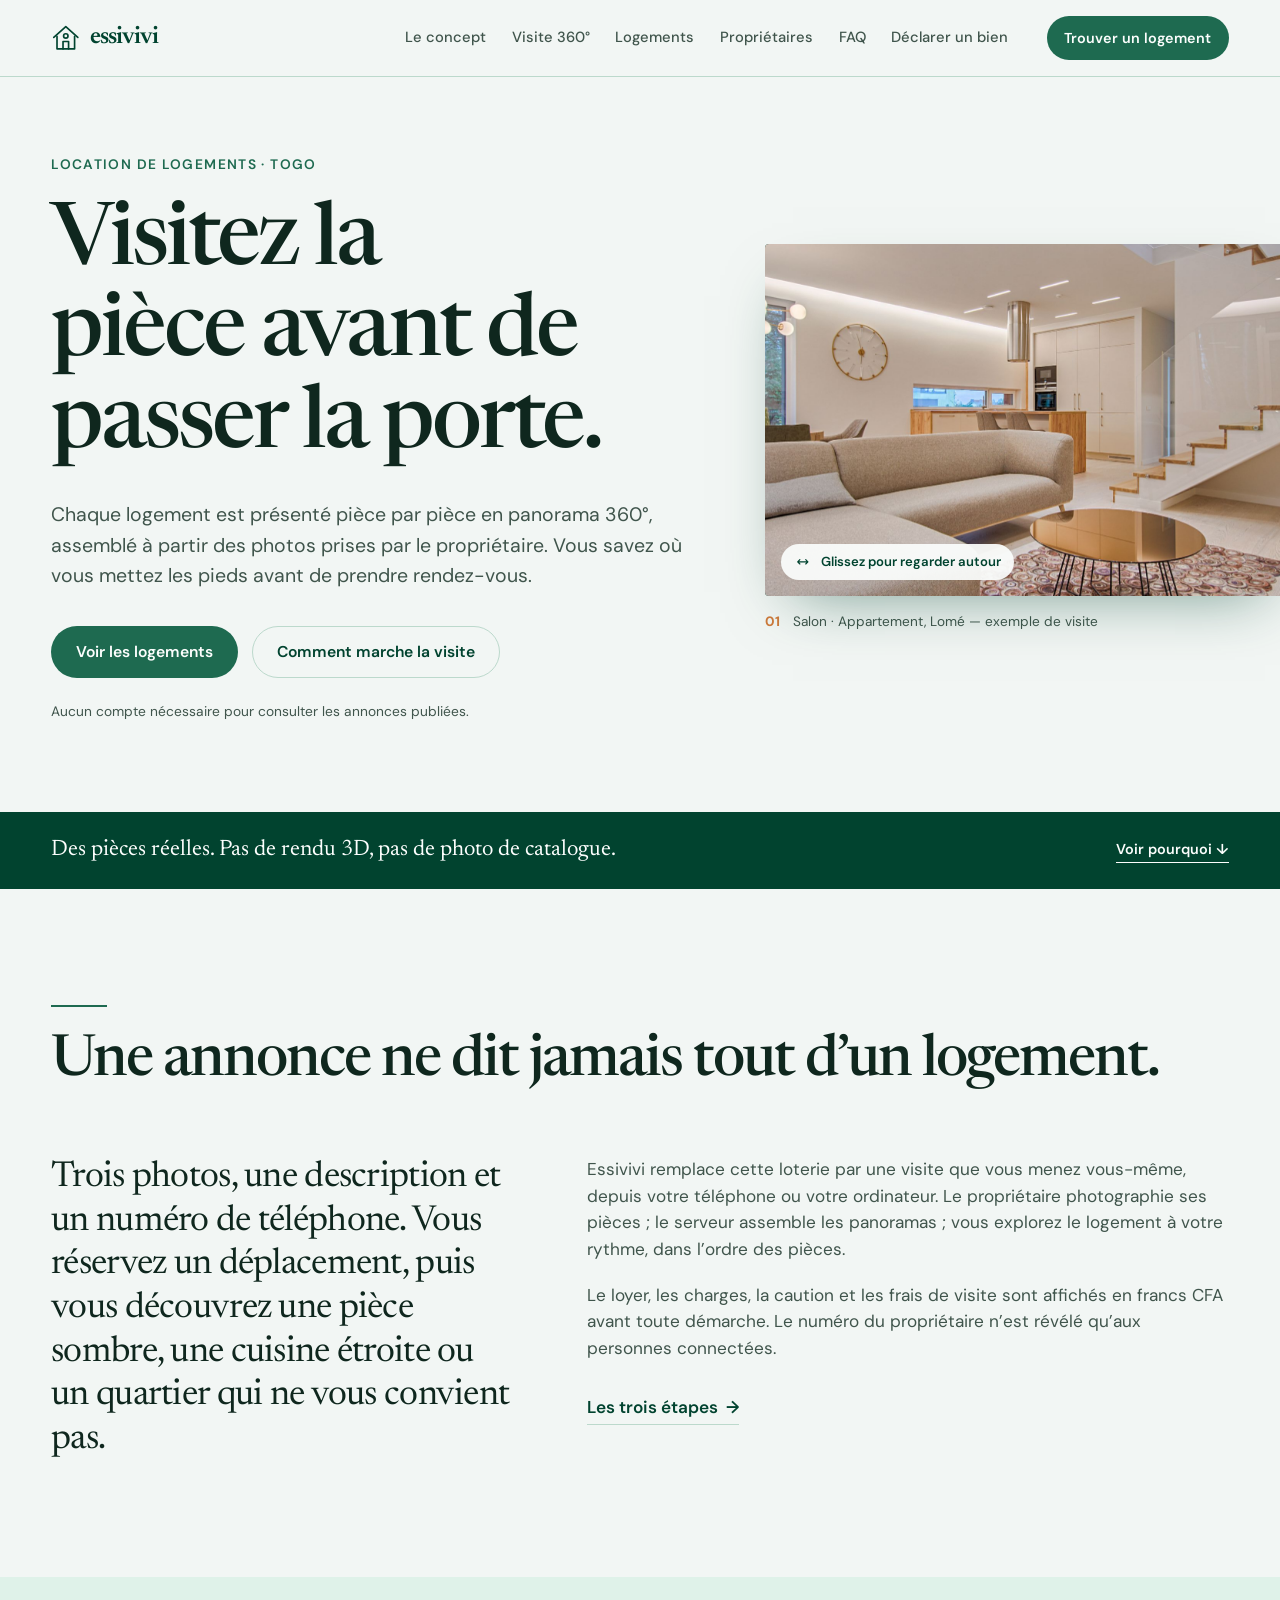
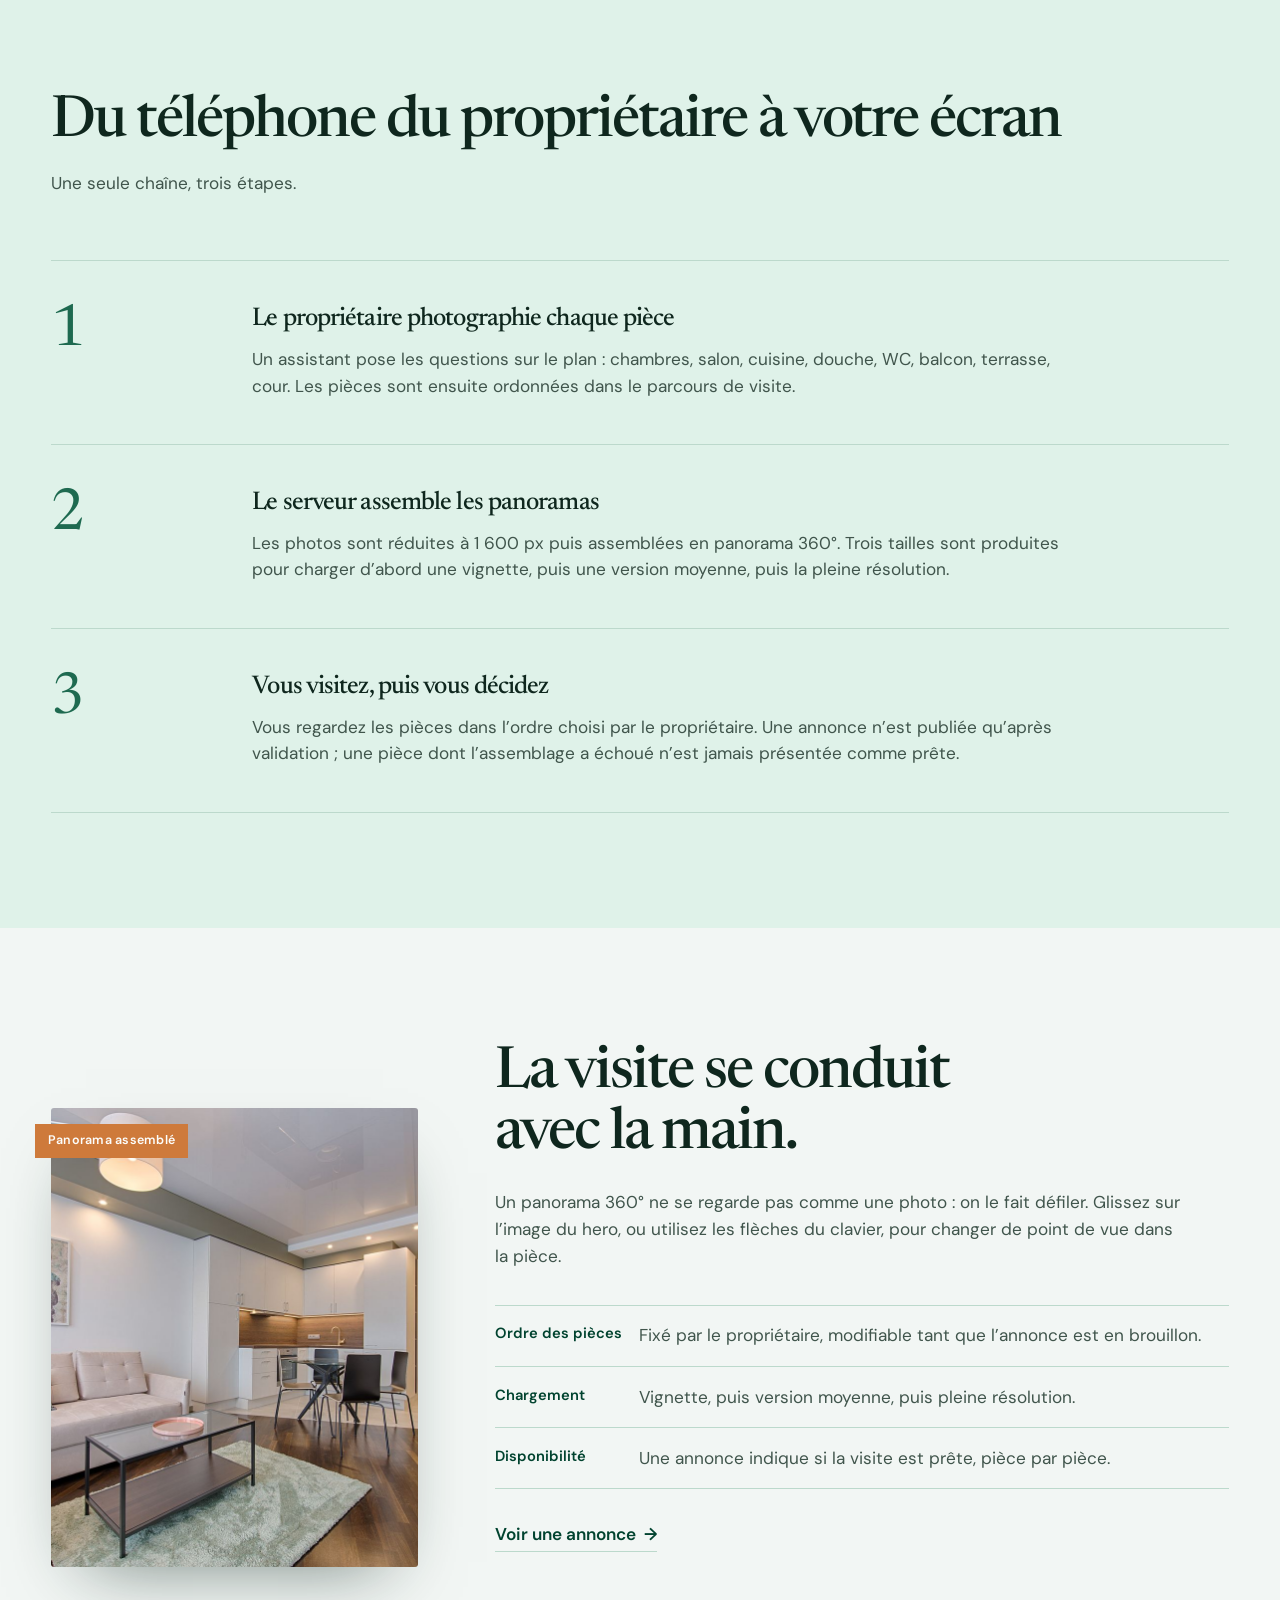
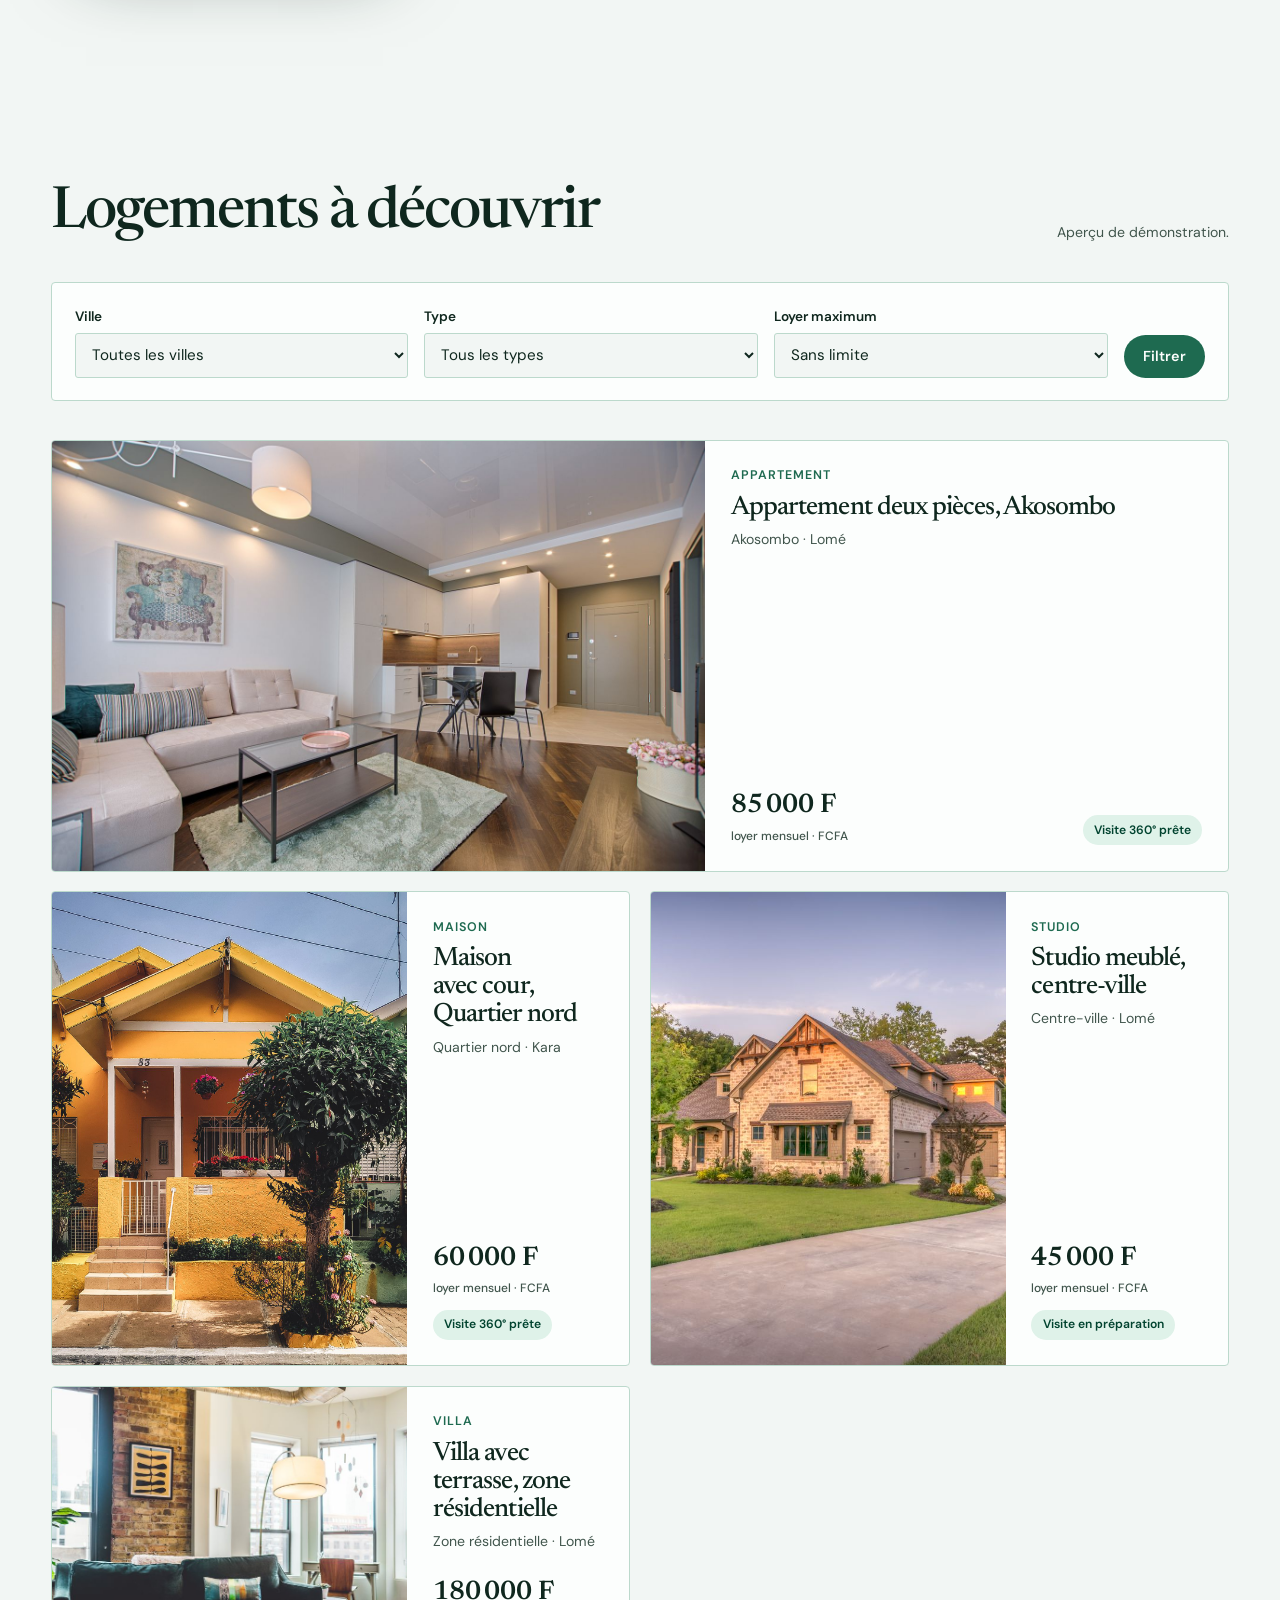
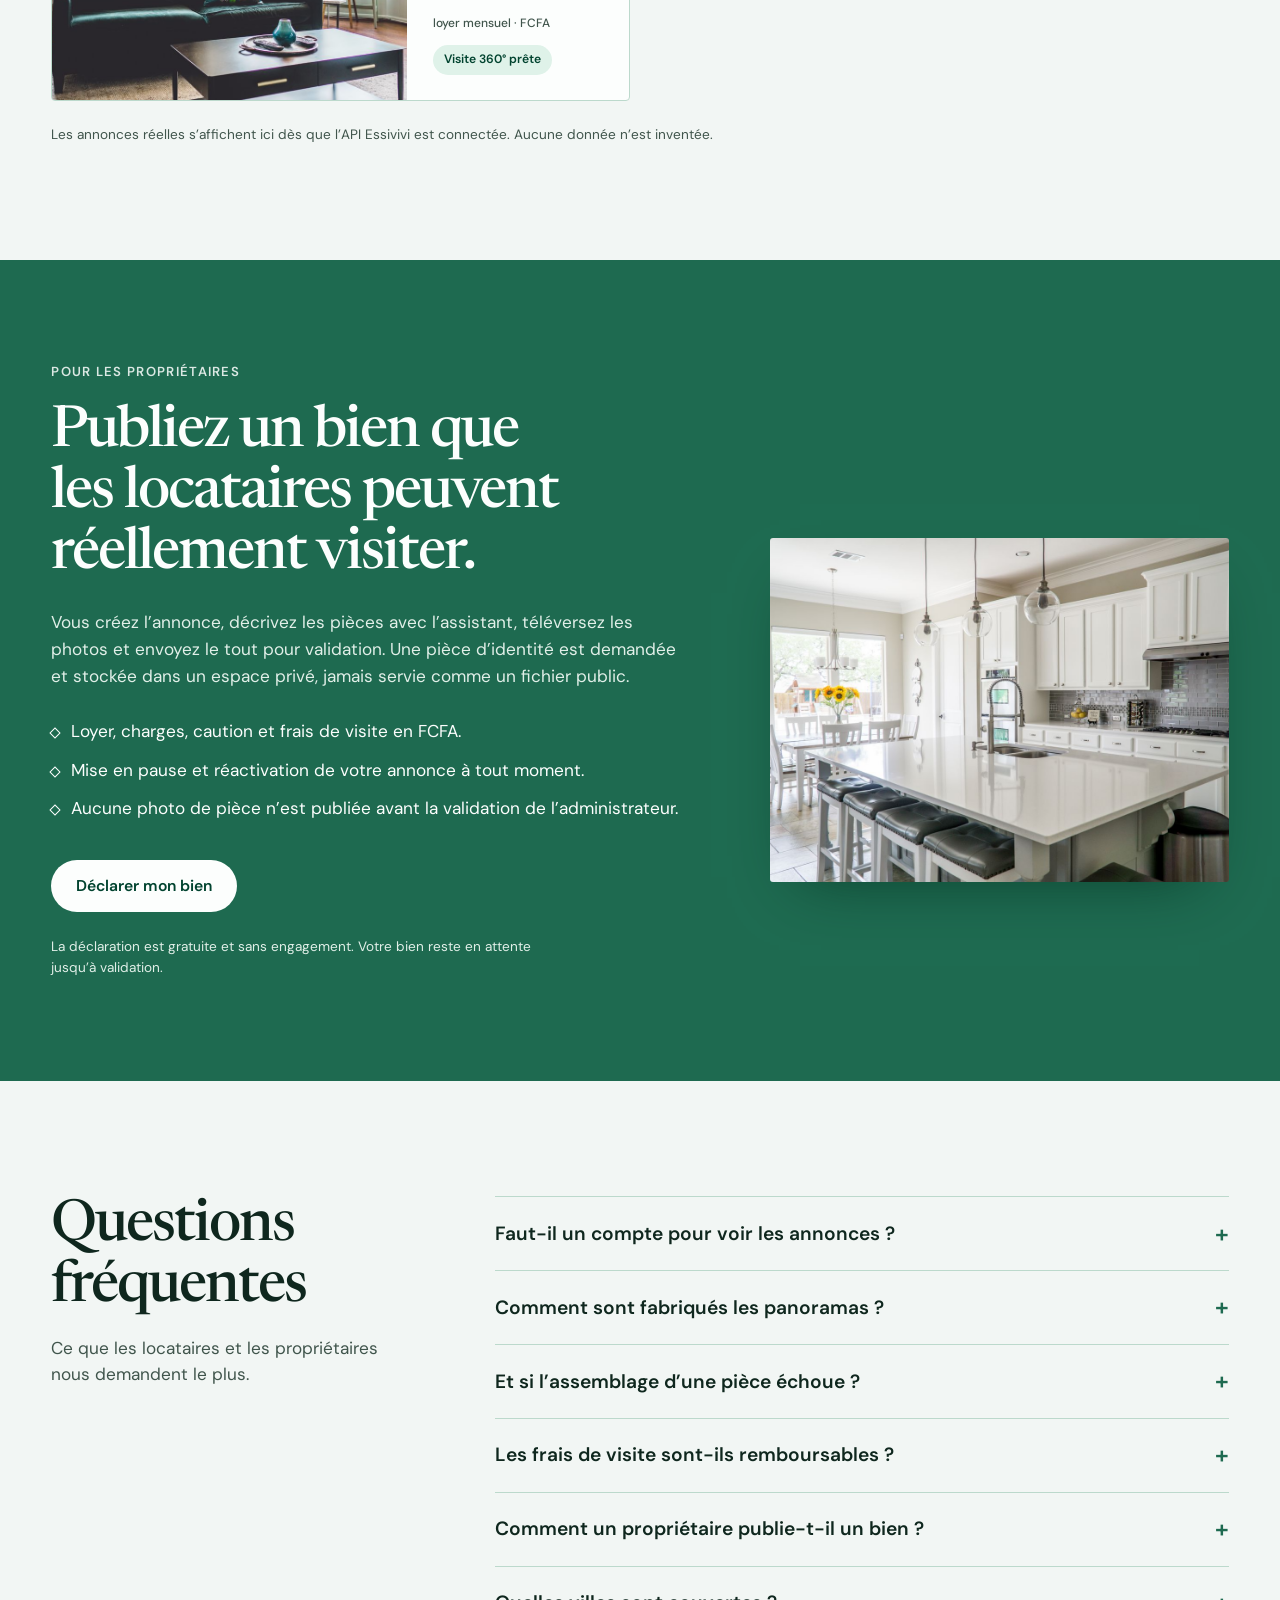
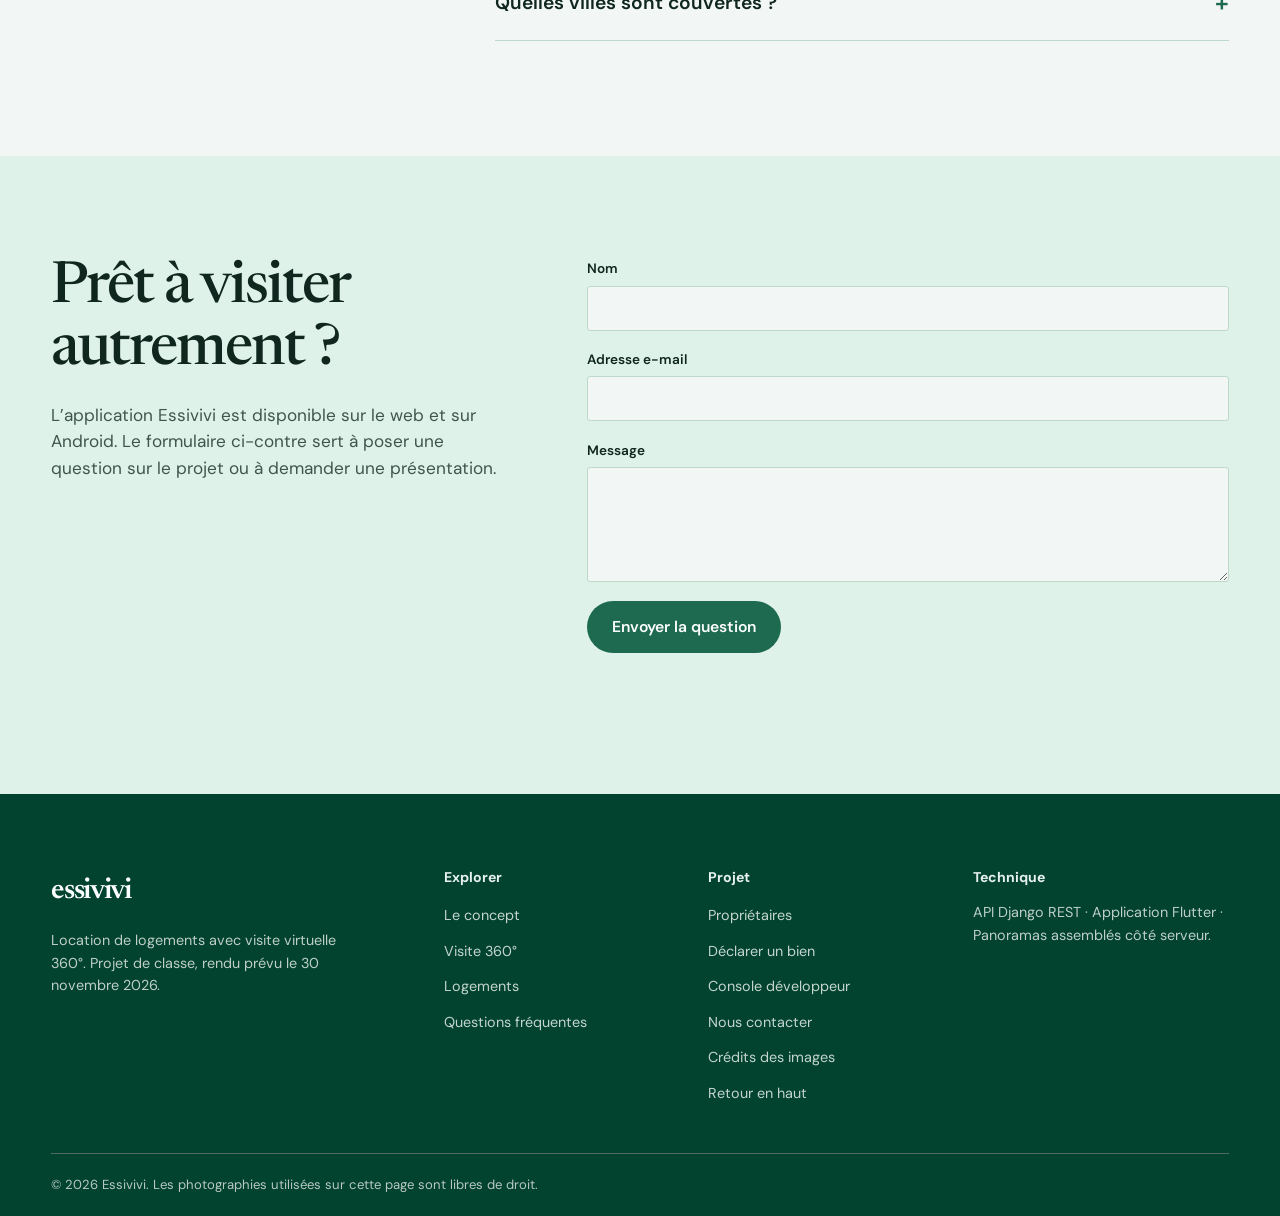
==== commit 58e580d6: "Refonte : depot proprietaire, moderation admin et API declarants - backend : source des biens, decla" ====
--- a/web/index.html
+++ b/web/index.html
@@ -40,6 +40,7 @@
         <a href="#logements">Logements</a>
         <a href="#proprietaires">Propriétaires</a>
         <a href="#faq">FAQ</a>
+        <a href="declarer.html">Déclarer un bien</a>
       </nav>
 
       <a class="header-cta" href="#logements">Trouver un logement</a>
@@ -218,7 +219,8 @@
             <li>Mise en pause et réactivation de votre annonce à tout moment.</li>
             <li>Aucune photo de pièce n’est publiée avant la validation de l’administrateur.</li>
           </ul>
-          <a class="btn btn-light" href="#contact">Demander une présentation</a>
+          <a class="btn btn-light" href="declarer.html">Déclarer mon bien</a>
+          <p class="owner-cta-note">La déclaration est gratuite et sans engagement. Votre bien reste en attente jusqu’à validation.</p>
         </div>
         <div class="owner-photo">
           <img src="assets/apartment.jpg" alt="Intérieur d’un appartement prêt à être photographié pour la visite virtuelle" width="1200" height="900" loading="lazy">
@@ -249,6 +251,10 @@
           <details>
             <summary>Les frais de visite sont-ils remboursables ?</summary>
             <p>Les frais de réservation de visite sont indiqués sur chaque annonce, en francs CFA, avant toute réservation. Leur traitement est géré par l’application et le backend ; ce site vitrine ne prend aucun paiement.</p>
+          </details>
+          <details>
+            <summary>Comment un propriétaire publie-t-il un bien ?</summary>
+            <p>Il utilise la page « Déclarer un bien », fournit une photo, une pièce d’identité et les informations du logement. Le bien reste en attente jusqu’à ce que l’administrateur vérifie l’identité et valide l’annonce. Rien n’apparaît automatiquement sur le site.</p>
           </details>
           <details>
             <summary>Quelles villes sont couvertes ?</summary>
@@ -307,6 +313,8 @@
         <h3>Projet</h3>
         <ul>
           <li><a href="#proprietaires">Propriétaires</a></li>
+          <li><a href="declarer.html">Déclarer un bien</a></li>
+          <li><a href="admin.html">Console développeur</a></li>
           <li><a href="#contact">Nous contacter</a></li>
           <li><a href="assets/ATTRIBUTION.md">Crédits des images</a></li>
           <li><a href="#haut">Retour en haut</a></li>
--- a/web/styles.css
+++ b/web/styles.css
@@ -602,3 +602,147 @@
   .viewer-window img { will-change: auto; }
   .btn:active, .header-cta:active { transform: none; }
 }
+
+/* ---------- Espaces applicatifs : déclaration + console de modération ---------- */
+
+.app-page { background: var(--paper); }
+.app-main { padding-block: clamp(2.5rem, 6vw, 5.5rem) clamp(4rem, 8vw, 7rem); }
+.app-intro { max-width: 62ch; margin-bottom: clamp(2rem, 4vw, 3.5rem); }
+.app-intro h1 { margin: 0.5rem 0 1rem; font-size: clamp(2.5rem, 2rem + 2.5vw, 4rem); }
+.app-intro > p:last-child { color: var(--ink-soft); }
+.app-main .owner-kicker {
+  margin: 0; font-size: 0.78rem; font-weight: 700; letter-spacing: 0.14em;
+  text-transform: uppercase; color: var(--brand);
+}
+.owner-cta-note { margin-top: 0.9rem; font-size: 0.85rem; color: oklch(0.9 0.02 166); }
+
+.site-nav.mobile-nav { display: none; }
+
+.app-form {
+  display: grid; gap: clamp(1.5rem, 3vw, 2.5rem);
+  max-width: 980px; padding: clamp(1.5rem, 4vw, 3rem);
+  background: var(--surface); border: 1px solid var(--brand-line); border-radius: 4px;
+  box-shadow: 0 20px 60px oklch(0.34 0.07 166 / 0.06);
+}
+.form-notice {
+  padding: 0.85rem 1rem; border-left: 3px solid var(--brand);
+  background: var(--brand-tint); font-size: 0.92rem; font-weight: 600;
+}
+.form-notice.is-warning { border-left-color: var(--clay); background: oklch(0.96 0.02 55); }
+.form-section { margin: 0; padding: 0; border: 0; }
+.form-section legend {
+  display: flex; align-items: baseline; gap: 0.8rem; padding: 0;
+  font-family: var(--display); font-size: 1.55rem; letter-spacing: -0.03em;
+}
+.legend-no { font-family: var(--text); font-size: 0.78rem; font-weight: 700; letter-spacing: 0.1em; color: var(--brand); }
+.form-section-hint { margin: 0.5rem 0 1.25rem; color: var(--ink-soft); font-size: 0.93rem; }
+.form-grid { display: grid; grid-template-columns: repeat(2, minmax(0, 1fr)); gap: 1.15rem 1.5rem; }
+.field-wide { grid-column: 1 / -1; }
+.field-hint { color: var(--ink-soft); font-size: 0.8rem; line-height: 1.4; }
+.optional { color: var(--ink-soft); font-weight: 400; font-size: 0.78rem; }
+.consent-row { padding-top: 0.25rem; }
+.check-line { display: flex; gap: 0.75rem; align-items: flex-start; font-size: 0.94rem; line-height: 1.5; }
+.check-line input { margin-top: 0.3rem; width: 1.1rem; height: 1.1rem; accent-color: var(--brand); flex: none; }
+.honeypot { position: absolute; left: -9999px; width: 1px; height: 1px; overflow: hidden; }
+.app-form-actions { display: flex; flex-wrap: wrap; align-items: center; gap: 1rem 1.25rem; }
+.app-form-actions .form-note { flex: 1 1 260px; }
+.form-note.is-error { color: oklch(0.48 0.14 40); }
+
+.receipt {
+  max-width: 720px; padding: clamp(2rem, 5vw, 3.5rem); background: var(--surface);
+  border: 1px solid var(--brand-line); border-top: 4px solid var(--brand); border-radius: 4px;
+}
+.receipt-mark {
+  display: grid; place-items: center; width: 3rem; height: 3rem; margin-bottom: 1.25rem;
+  border-radius: 50%; background: var(--brand); color: var(--surface); font-weight: 700;
+}
+.receipt h2 { font-size: clamp(1.9rem, 1.5rem + 1.5vw, 2.7rem); margin-bottom: 0.75rem; }
+.receipt > p { margin-bottom: 0.9rem; color: var(--ink-soft); }
+.receipt-dossier strong { color: var(--brand-deep); letter-spacing: 0.04em; }
+.receipt .app-form-actions { margin-top: 1.75rem; }
+
+.app-footer { margin-top: 0; padding-block: 1.5rem; }
+.app-footer .footer-bottom { display: flex; flex-wrap: wrap; justify-content: space-between; gap: 0.75rem; }
+.app-footer a { color: inherit; }
+
+/* Console admin */
+.login-card {
+  max-width: 640px; padding: clamp(1.75rem, 4vw, 3rem);
+  background: var(--surface); border: 1px solid var(--brand-line); border-radius: 4px;
+}
+.login-card h1 { font-size: clamp(2.2rem, 1.8rem + 2vw, 3.3rem); margin: 0.5rem 0 0.85rem; }
+.login-card > p:not(.owner-kicker) { color: var(--ink-soft); margin-bottom: 1.75rem; }
+.login-card .app-form { max-width: none; padding: 0; border: 0; box-shadow: none; }
+
+.console-head {
+  display: flex; flex-wrap: wrap; justify-content: space-between; align-items: flex-end;
+  gap: 1rem; margin-bottom: 1.75rem;
+}
+.console-head h1 { font-size: clamp(2.2rem, 1.8rem + 2vw, 3.3rem); margin: 0.4rem 0 0.6rem; }
+.console-sub { color: var(--ink-soft); }
+.stats { display: grid; grid-template-columns: repeat(auto-fit, minmax(190px, 1fr)); gap: 1px; background: var(--brand-line); border: 1px solid var(--brand-line); }
+.stat { display: grid; gap: 0.15rem; padding: 1.25rem 1.4rem; background: var(--surface); }
+.stat-value { font-family: var(--display); font-size: 2.4rem; line-height: 1; color: var(--brand-deep); }
+.stat-label { font-size: 0.9rem; font-weight: 700; }
+.stat-sub { font-size: 0.78rem; color: var(--ink-soft); }
+
+.tabs { display: flex; gap: 0.5rem; margin: 2rem 0 1.25rem; border-bottom: 1px solid var(--brand-line); }
+.tab {
+  appearance: none; border: 0; border-bottom: 2px solid transparent; background: none;
+  padding: 0.7rem 1.1rem; font: inherit; font-weight: 600; color: var(--ink-soft); cursor: pointer;
+}
+.tab.is-active { color: var(--brand-deep); border-bottom-color: var(--brand); }
+.tab span { display: inline-grid; place-items: center; min-width: 1.4rem; height: 1.4rem; margin-left: 0.35rem; border-radius: 99px; background: var(--brand-tint); font-size: 0.75rem; }
+.console-filters {
+  display: flex; flex-wrap: wrap; align-items: center; gap: 0.6rem 1rem;
+  margin-bottom: 1.25rem; padding: 1rem 1.15rem; background: var(--surface);
+  border: 1px solid var(--brand-line); border-radius: 4px;
+}
+.console-filters label { font-size: 0.85rem; font-weight: 700; }
+.console-filters select { min-width: 170px; padding: 0.5rem 0.7rem; border: 1px solid var(--brand-line); border-radius: 3px; background: var(--surface); color: var(--ink); font: inherit; font-size: 0.9rem; }
+.console-note { min-height: 1.5em; margin-top: 1.25rem; font-size: 0.9rem; font-weight: 600; color: var(--brand-deep); }
+.console-note.is-error { color: oklch(0.48 0.14 40); }
+
+.card-list { display: grid; gap: 1.1rem; }
+.mod-card {
+  display: grid; grid-template-columns: 230px minmax(0, 1fr);
+  background: var(--surface); border: 1px solid var(--brand-line); border-radius: 4px; overflow: hidden;
+}
+.mod-card-compact { grid-template-columns: 1fr; }
+.card-photo { min-height: 190px; background: var(--brand-tint); }
+.card-photo img { width: 100%; height: 100%; object-fit: cover; }
+.card-photo-empty { display: grid; place-items: center; height: 100%; color: var(--ink-soft); font-size: 0.85rem; }
+.card-body { padding: 1.35rem 1.5rem; }
+.card-topline { display: flex; flex-wrap: wrap; align-items: center; gap: 0.5rem; margin-bottom: 0.65rem; }
+.card-body h2 { font-size: 1.4rem; margin-bottom: 0.4rem; }
+.card-meta, .card-address, .card-owner, .card-identity, .card-reason { margin-bottom: 0.35rem; font-size: 0.9rem; color: var(--ink-soft); }
+.card-owner strong { color: var(--ink); }
+.card-reason { padding: 0.5rem 0.7rem; background: oklch(0.96 0.02 55); color: oklch(0.45 0.13 45); }
+.card-dossier { margin-left: auto; font-size: 0.78rem; font-weight: 700; letter-spacing: 0.05em; color: var(--ink-soft); }
+.badge { display: inline-block; padding: 0.2rem 0.55rem; border-radius: 99px; font-size: 0.72rem; font-weight: 700; }
+.badge-pending { background: oklch(0.94 0.06 80); color: oklch(0.43 0.1 70); }
+.badge-published { background: var(--brand-tint); color: var(--brand-deep); }
+.badge-rejected, .badge-suspended { background: oklch(0.94 0.04 35); color: oklch(0.45 0.13 40); }
+.badge-draft, .badge-plain, .badge-source { background: oklch(0.94 0.01 166); color: var(--ink-soft); }
+.card-actions { display: flex; flex-wrap: wrap; gap: 0.55rem; margin-top: 1rem; }
+.reason-box { display: grid; gap: 0.45rem; margin-top: 0.9rem; padding: 0.85rem; background: var(--paper); border: 1px dashed var(--brand-line); }
+.reason-box label { font-size: 0.82rem; font-weight: 600; }
+.reason-box input { padding: 0.5rem 0.65rem; border: 1px solid var(--brand-line); border-radius: 3px; font: inherit; font-size: 0.9rem; }
+.reason-box .btn { justify-self: start; }
+.card-empty { padding: 2rem; text-align: center; color: var(--ink-soft); background: var(--surface); border: 1px dashed var(--brand-line); }
+
+@media (max-width: 760px) {
+  .form-grid { grid-template-columns: 1fr; }
+  .field-wide { grid-column: auto; }
+  .mod-card { grid-template-columns: 1fr; }
+  .card-photo { min-height: 150px; max-height: 210px; }
+  .header-cta { display: none; }
+  .site-header .menu-toggle { display: flex; }
+  .site-nav.mobile-nav {
+    display: none; position: absolute; top: 100%; left: 0; right: 0;
+    padding: 1rem var(--gutter) 1.25rem; background: var(--surface);
+    border-bottom: 1px solid var(--brand-line); box-shadow: 0 12px 24px oklch(0.34 0.07 166 / 0.08);
+  }
+  .site-nav.mobile-nav.is-open { display: grid; gap: 0.6rem; }
+}
+
